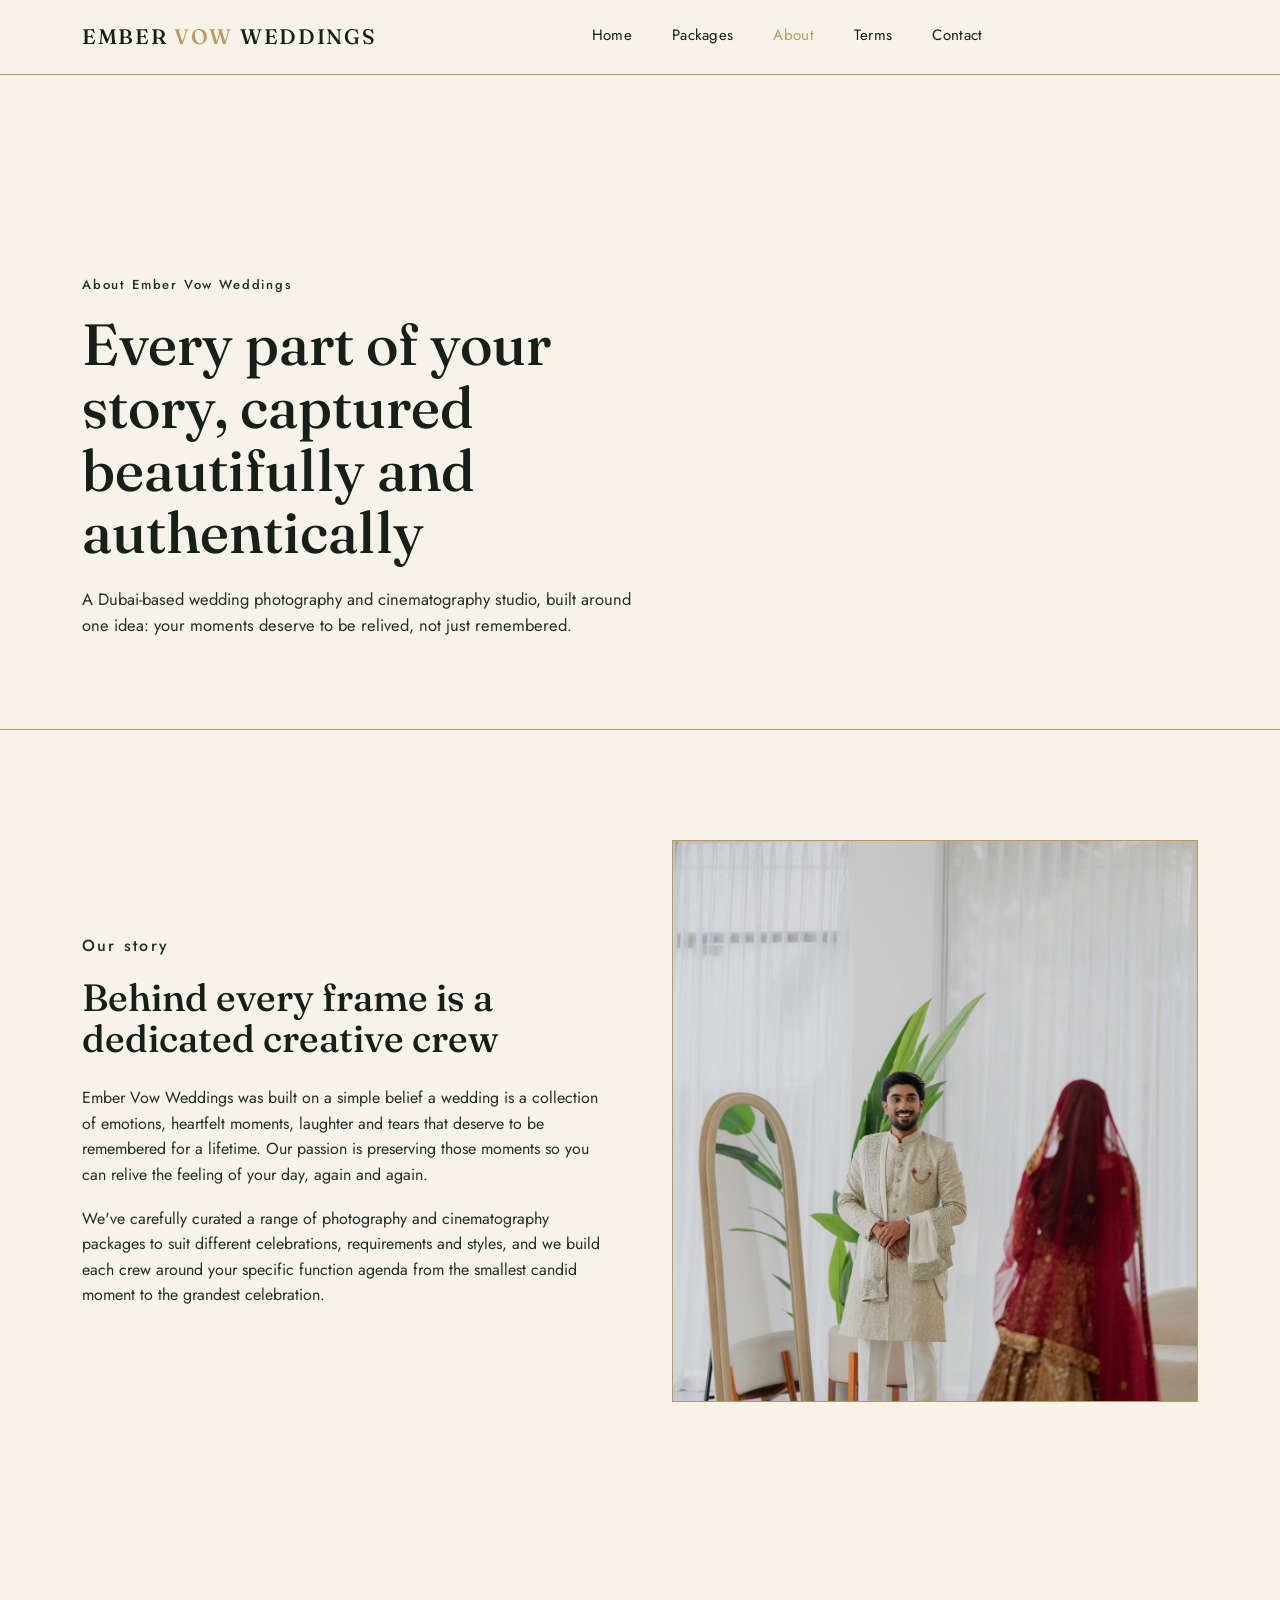
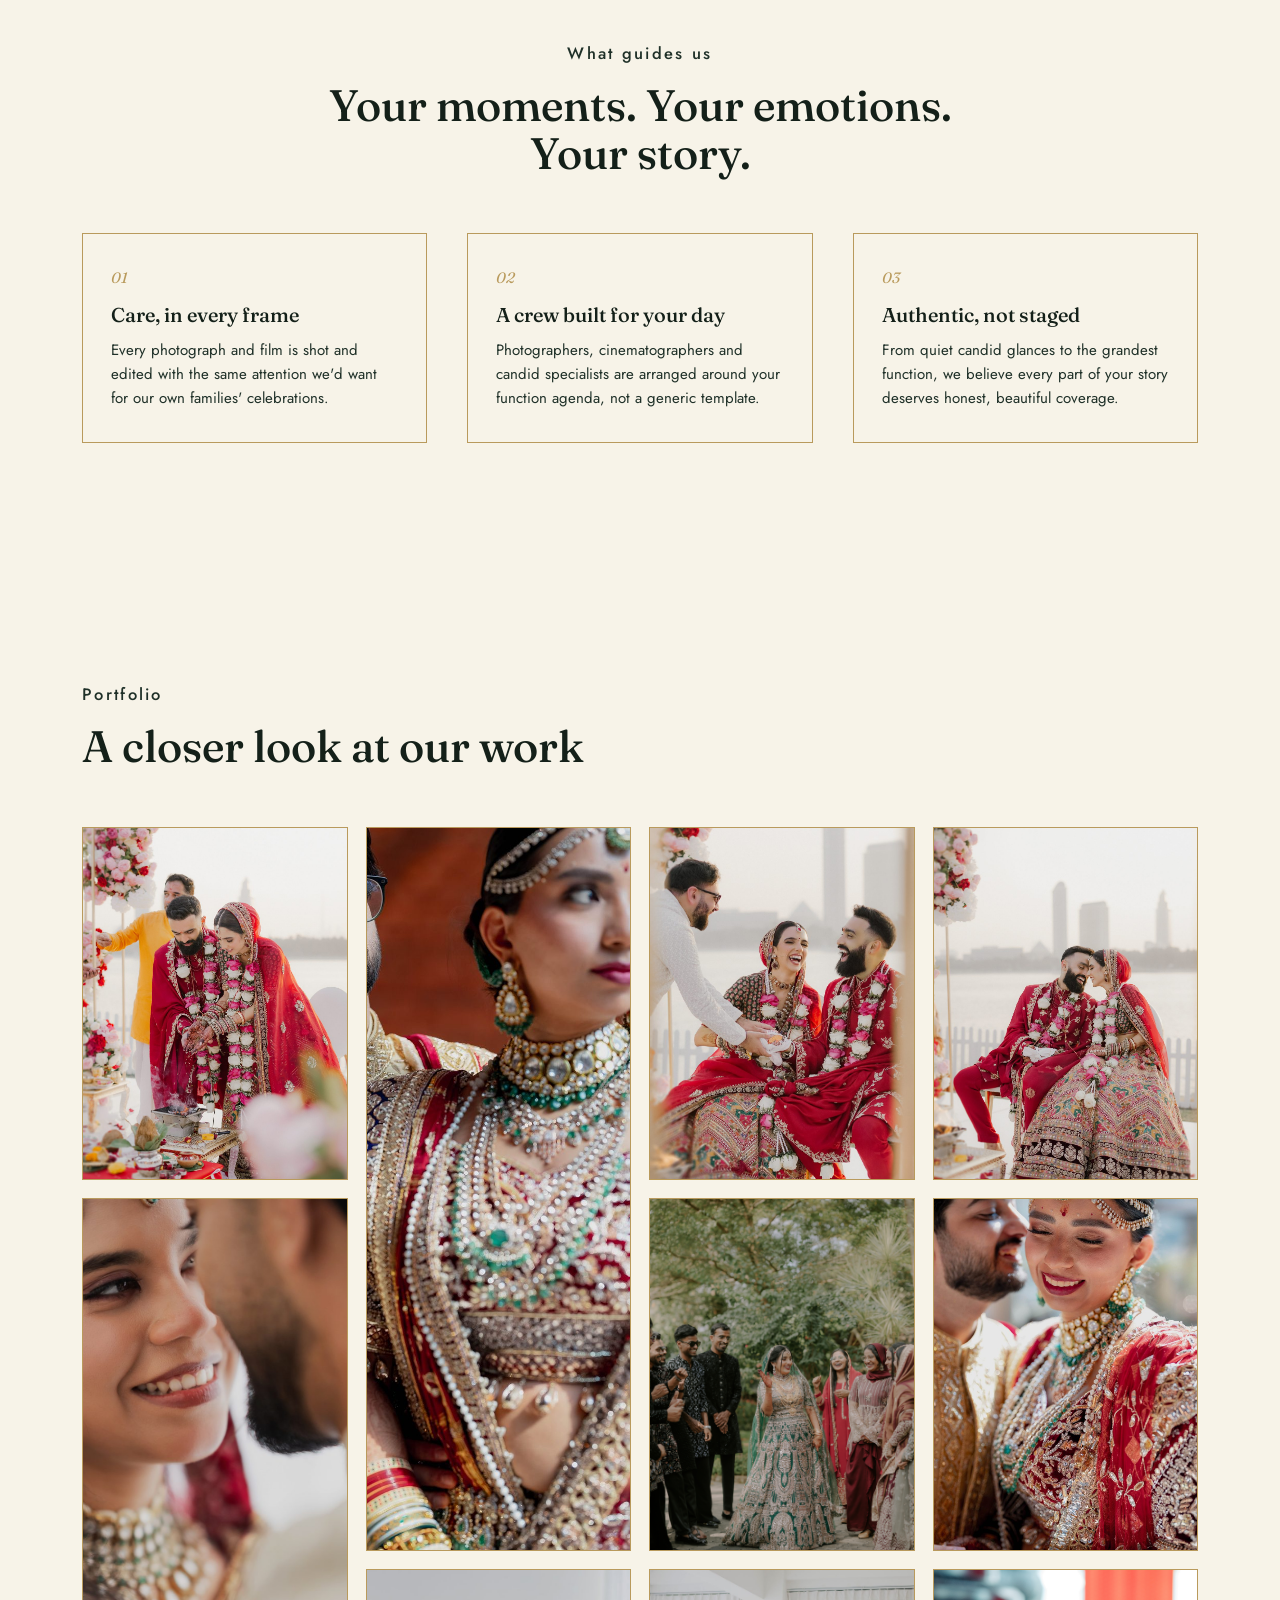
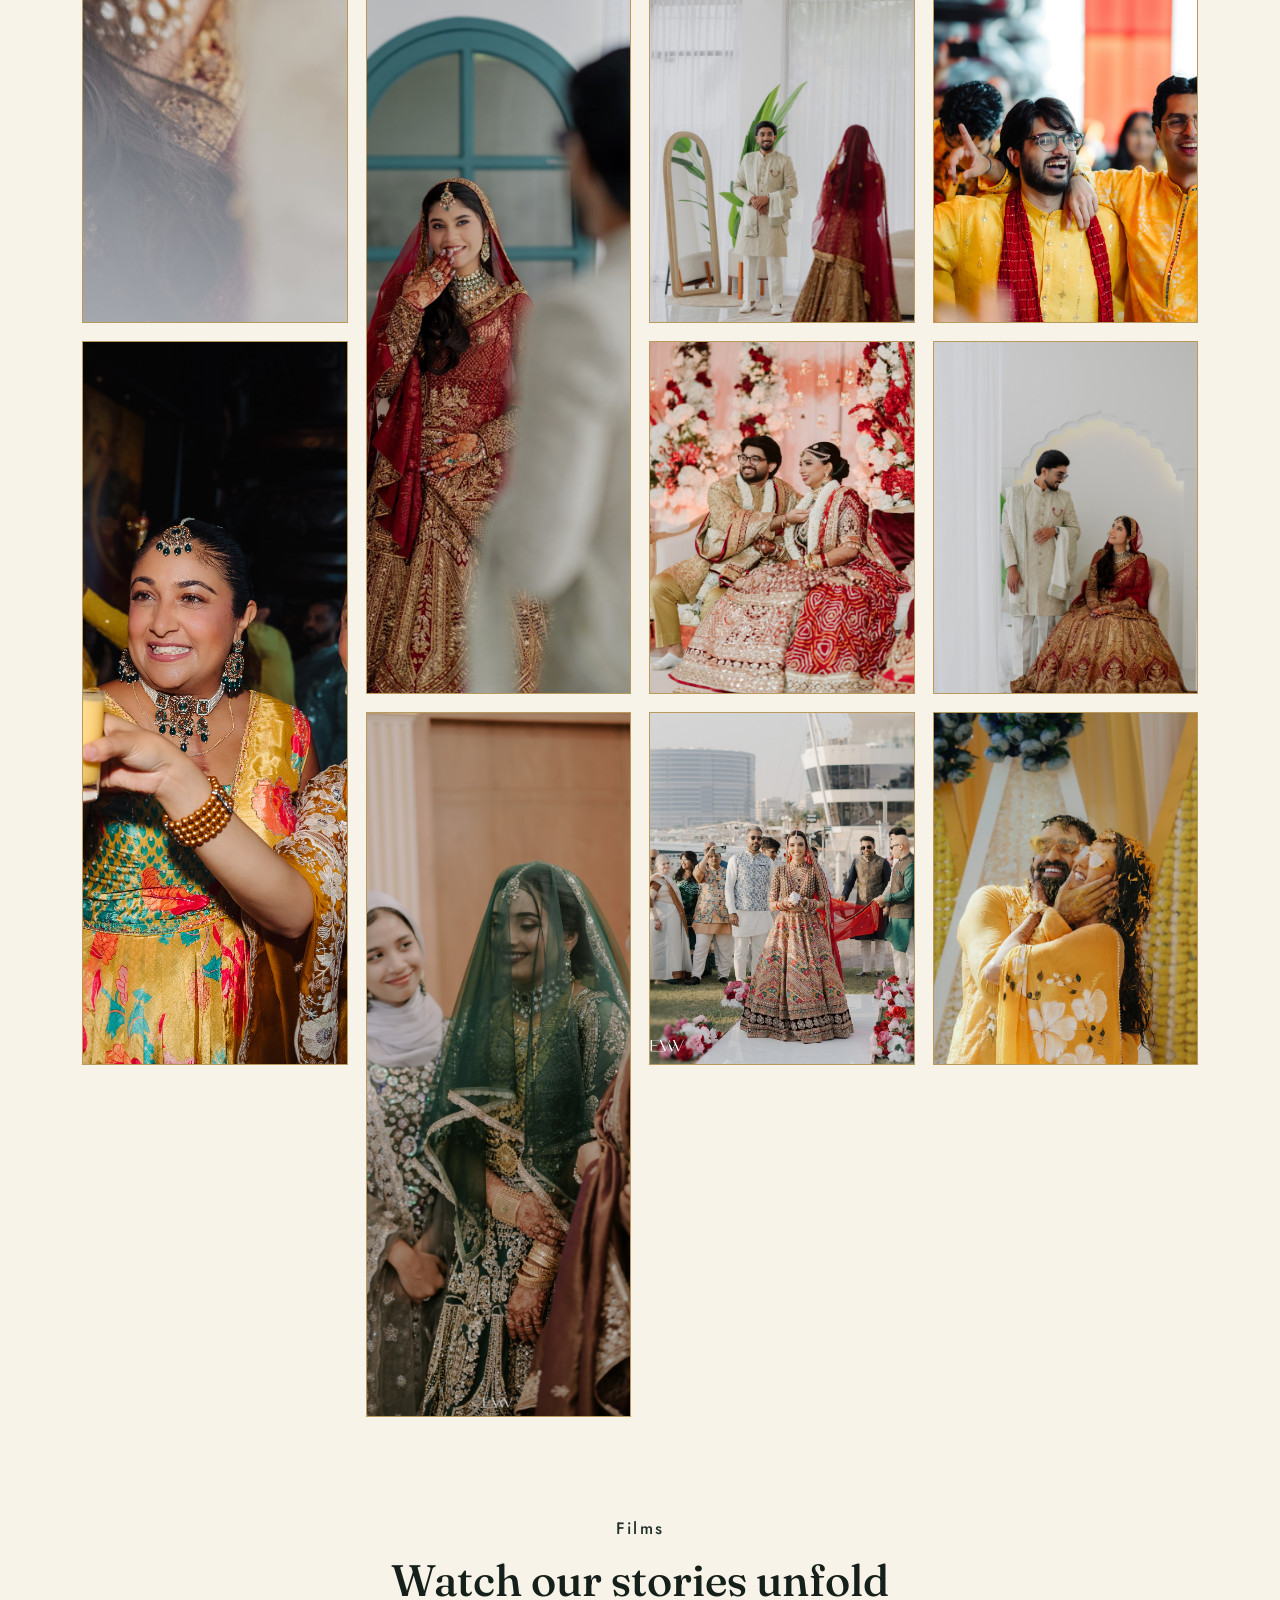
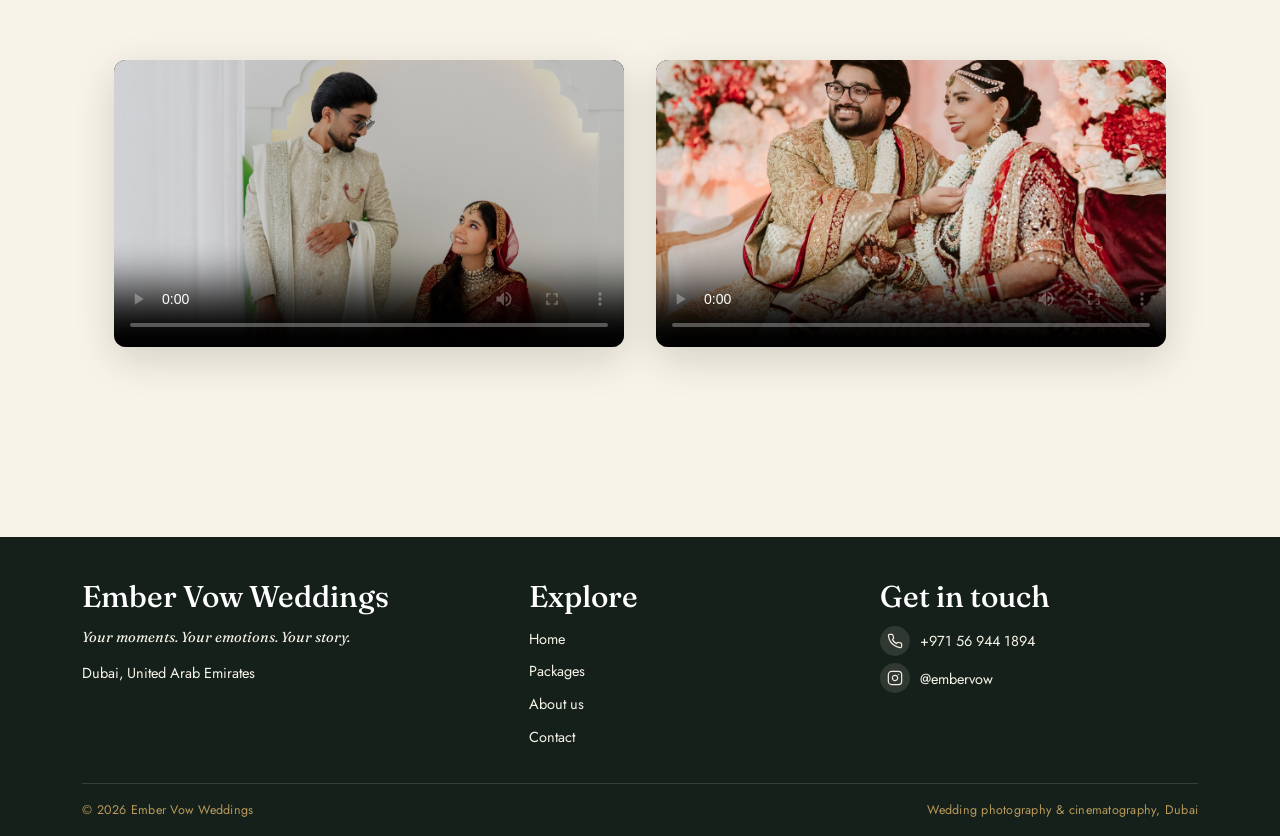
==== about.html @ 227c0f38 "Update website" ====
<!doctype html>
<html lang="en">
  <head>
    <meta charset="UTF-8" />
    <meta name="viewport" content="width=device-width, initial-scale=1.0" />
    <title>About Us  Ember Vow Weddings</title>
    <meta
      name="description"
      content="Ember Vow Weddings is a Dubai-based wedding photography and cinematography studio. Learn about our approach to capturing your story."
    />
    <link rel="stylesheet" href="assets/style.css" />
  </head>
  <body>
    <header class="site-header is-solid">
      <div class="wrap header-row">
        <a href="index.html" class="logo"
          >EMBER <span class="flame">VOW</span> WEDDINGS</a
        >
        <nav class="main-nav">
          <a href="index.html">Home</a>
          <a href="packages.html">Packages</a>
          <a href="about.html" class="active">About</a>
          <a href="terms.html">Terms</a>
          <a href="contact.html">Contact</a>
        </nav>
        <div class="header-cta">
          <!-- <a href="tel:+971569441894" class="header-phone">+971 56 944 1894</a>
          <a href="contact.html" class="btn">Enquire</a> -->
          <button
            class="nav-toggle"
            type="button"
            aria-label="Open navigation menu"
            aria-expanded="false"
          >
            <span></span><span></span><span></span>
          </button>
        </div>
      </div>
    </header>

    <section class="page-hero">
      <div class="wrap">
        <span class="eyebrow">About Ember Vow Weddings</span>
        <h1>
          Every part of your story, captured beautifully and authentically
        </h1>
        <p class="page-hero-sub">
          A Dubai-based wedding photography and cinematography studio, built
          around one idea: your moments deserve to be relived, not just
          remembered.
        </p>
      </div>
    </section>

    <section class="section-paper">
      <div class="wrap split reverse">
        <div class="split-media">
          <img
            src="assets/images/first-look-mirror.jpg"
            alt="Groom waiting as the bride approaches in the background"
          />
        </div>
        <div class="split-copy">
          <p class="eyebrow">Our story</p>
          <h2 class="story-heading">
            Behind every frame is a dedicated creative crew
          </h2>
          <p>
            Ember Vow Weddings was built on a simple belief  a wedding is a
            collection of emotions, heartfelt moments, laughter and tears that
            deserve to be remembered for a lifetime. Our passion is preserving
            those moments so you can relive the feeling of your day, again and
            again.
          </p>
          <p>
            We've carefully curated a range of photography and cinematography
            packages to suit different celebrations, requirements and styles,
            and we build each crew around your specific function agenda  from
            the smallest candid moment to the grandest celebration.
          </p>
        </div>
      </div>
    </section>

    <section class="section-cream">
      <div class="wrap">
        <div class="section-head center">
          <p class="eyebrow">What guides us</p>
          <h2>Your moments. Your emotions. Your story.</h2>
        </div>
        <div class="values">
          <div class="value">
            <span class="mark">01</span>
            <h3>Care, in every frame</h3>
            <p>
              Every photograph and film is shot and edited with the same
              attention we'd want for our own families' celebrations.
            </p>
          </div>
          <div class="value">
            <span class="mark">02</span>
            <h3>A crew built for your day</h3>
            <p>
              Photographers, cinematographers and candid specialists are
              arranged around your function agenda, not a generic template.
            </p>
          </div>
          <div class="value">
            <span class="mark">03</span>
            <h3>Authentic, not staged</h3>
            <p>
              From quiet candid glances to the grandest function, we believe
              every part of your story deserves honest, beautiful coverage.
            </p>
          </div>
        </div>
      </div>
    </section>

   

   
   
    <section class="section-cream">
      <div class="wrap">
        <div class="section-head">
          <p class="eyebrow">Portfolio</p>
          <h2>A closer look at our work</h2>
        </div>
        <div class="gallery">
          <a href="packages.html"
            ><img
              src="assets/images/haldi.jpg"
              alt="Haldi ceremony with turmeric being poured over the couple"
          /></a>
          <a href="packages.html" class="tall"
            ><img
              src="assets/images/closeup-2.jpg"
              alt="Groom looking at the bride, close portrait"
          /></a>
          <a href="packages.html"
            ><img
              src="assets/images/couple-laugh-red.jpg"
              alt="Couple laughing together during their ceremony"
          /></a>
          <a href="packages.html"
            ><img
              src="assets/images/groom-sitting.jpg"
              alt="Groom seated during a ceremony with the skyline behind"
          /></a>
          <a href="packages.html" class="tall"
            ><img
              src="assets/images/bride-laugh-closeup.jpg"
              alt="Bride laughing close to the groom, bridal jewellery detail"
          /></a>
          <a href="packages.html"
            ><img
              src="assets/images/image13.JPG"
              alt="Couple embracing beneath a floral mandap"
          /></a>



          <a href="packages.html"
            ><img
              src="assets/images/closeup-1.jpg"
              alt="Haldi ceremony with turmeric being poured over the couple"
          /></a>
          <a href="packages.html" class="tall"
            ><img
              src="assets/images/first-look-reveal.jpg"
              alt="Groom looking at the bride, close portrait"
          /></a>
          <a href="packages.html"
            ><img
              src="assets/images/first-look-mirror.jpg"
              alt="Couple laughing together during their ceremony"
          /></a>
          <a href="packages.html"
            ><img
              src="assets/images/image10.jpg"
              alt="Groom seated during a ceremony with the skyline behind"
          /></a>
          <a href="packages.html" class="tall"
            ><img
              src="assets/images/image9.JPG"
              alt="Bride laughing close to the groom, bridal jewellery detail"
          /></a>
          <a href="packages.html"
            ><img
              src="assets/images/mandap-garland.jpg"
              alt="Couple embracing beneath a floral mandap"
          /></a>

          <a href="packages.html"
            ><img
              src="assets/images/image14.jpeg"
              alt="Groom seated during a ceremony with the skyline behind"
          /></a>
          <a href="packages.html" class="tall"
            ><img
              src="assets/images/image15.JPG"
               alt="Couple embracing beneath a floral mandap"
          /></a>
          <a href="packages.html"
            ><img
              src="assets/images/image6.jpg"
              alt="Couple embracing beneath a floral mandap"
          /></a>
          <a href="packages.html"
            ><img
              src="assets/images/image12.jpg"
              alt="Couple embracing beneath a floral mandap"
          /></a>


        </div>
            <!-- ===== VIDEO SHOWCASE ===== -->
    <section class="video-section section-paper">
      <div class="wrap">
        <div class="section-head center">
          <p class="eyebrow">Films</p>
          <h2>Watch our stories unfold</h2>
        </div>

        <div class="video-grid">
          <!-- Video 1 -->
          <div class="video-item">
            <video
              controls
              preload="metadata"
              playsinline
              poster="assets/images/image14.jpeg"
            >
              <source src="assets/images/UWAIS&RIHLA-WEDDING FILM 3 .mp4" type="video/mp4" />
              Your browser does not support the video tag.
            </video>
          </div>

          <!-- Video 2 -->
          <div class="video-item">
            <video
              controls
              preload="metadata"
              playsinline
              poster="assets/images/mandap-garland.jpg"
            >
              <source src="assets/images/AMAR&TULSI-HIGHLIGHTS 4K 2_compressed .mp4" type="video/mp4" />
              Your browser does not support the video tag.
            </video>
          </div>
        </div>
      </div>
    </section>
      </div>
    </section>

    <!-- <section class="cta-banner">
  <div class="wrap">
    <h2>Based in Dubai, ready to travel for your celebration.</h2>
    <div class="actions">
      <a href="contact.html" class="btn btn-light">Get in touch</a>
      <a href="packages.html" class="btn" style="border-color:rgba(247,243,232,.5); color:#F7F3E8;">View packages</a>
    </div>
  </div>
</section> -->

   <footer class="site-footer">
  <div class="wrap">
    <div class="footer-grid">
      <div>
        <h4>Ember Vow Weddings</h4>
        <p class="footer-tagline">Your moments. Your emotions. Your story.</p>
        <p>Dubai, United Arab Emirates</p>
      </div>
      <div>
        <h4>Explore</h4>
        <ul class="footer-links">
          <li><a href="index.html">Home</a></li>
          <li><a href="packages.html">Packages</a></li>
          <li><a href="about.html">About us</a></li>
          <li><a href="contact.html">Contact</a></li>
        </ul>
      </div>
      <div>
        <h4>Get in touch</h4>
        <ul class="footer-links">
          <li>
            <a class="footer-contact-link" href="tel:+971569441894">
              <span class="footer-icon">
                <svg viewBox="0 0 24 24" fill="none" stroke="currentColor" stroke-width="1.8" stroke-linecap="round" stroke-linejoin="round" aria-hidden="true">
                  <path d="M22 16.92v3a2 2 0 0 1-2.18 2 19.79 19.79 0 0 1-8.63-3.07 19.5 19.5 0 0 1-6-6 19.79 19.79 0 0 1-3.07-8.67A2 2 0 0 1 4.11 2h3a2 2 0 0 1 2 1.72c.13.96.36 1.9.7 2.81a2 2 0 0 1-.45 2.11L8.09 9.91a16 16 0 0 0 6 6l1.27-1.27a2 2 0 0 1 2.11-.45c.91.34 1.85.57 2.81.7A2 2 0 0 1 22 16.92z"/>
                </svg>
              </span>
              <span>+971 56 944 1894</span>
            </a>
          </li>
          <li>
            <a class="footer-contact-link" href="https://www.instagram.com/embervow" target="_blank" rel="noopener">
              <span class="footer-icon instagram-icon">
                <svg viewBox="0 0 24 24" fill="none" stroke="currentColor" stroke-width="1.8" stroke-linecap="round" stroke-linejoin="round" aria-hidden="true">
                  <rect x="2" y="2" width="20" height="20" rx="5" ry="5"/>
                  <path d="M16 11.37A4 4 0 1 1 12.63 8 4 4 0 0 1 16 11.37z"/>
                  <line x1="17.5" y1="6.5" x2="17.51" y2="6.5"/>
                </svg>
              </span>
              <span>@embervow</span>
            </a>
          </li>
        </ul>
      </div>
    </div>
    <div class="footer-bottom">
      <span>&copy; <span id="year"></span> Ember Vow Weddings</span>
      <span>Wedding photography &amp; cinematography, Dubai</span>
    </div>
  </div>
</footer>

    <script src="assets/script.js"></script>
  </body>
</html>
---- assets/style.css ----
/* ============================================================
   EMBER VOW WEDDINGS — shared stylesheet
   ============================================================ */

@import url('https://fonts.googleapis.com/css2?family=Fraunces:ital,opsz,wght@0,9..144,300;0,9..144,400;0,9..144,500;0,9..144,600;1,9..144,400;1,9..144,500&family=Jost:wght@300;400;500;600&display=swap');

:root{
  --forest:       #1F3028;
  --ivory:        #F7F3E8;
  --gold:         #B99A5C;
  --dark-green:   #142019;
  --cream:        var(--ivory);
  --cream-deep:   var(--ivory);
  --ink:          var(--dark-green);
  --olive:        var(--forest);
  --olive-deep:   var(--dark-green);
  --olive-line:   var(--gold);
  --ember:        var(--gold);
  --ember-deep:   var(--gold);
  --paper:        var(--ivory);
  --max: 1180px;
}

*, *::before, *::after{ box-sizing: border-box; }

html{ scroll-behavior: smooth; }

body{
  margin:0;
  background: var(--cream);
  color: var(--ink);
  font-family: 'Jost', sans-serif;
  font-weight: 400;
  line-height: 1.6;
  -webkit-font-smoothing: antialiased;
}
body:not(.non-responsive){
  overflow-x:hidden;
}

img{ max-width:100%; display:block; }

a{ color: inherit; text-decoration:none; }

h1,h2,h3,h4{
  font-family: 'Fraunces', serif;
  font-weight: 500;
  line-height: 1.08;
  margin: 0;
  color: var(--ink);
}
h5,h6{
  font-family: 'Fraunces', serif;
  font-weight: 300;
  line-height: 1.08;
  margin: 0;
  color: var(--ink);
}

.serif-italic{ font-style: italic; font-weight: 400; }

p{ margin: 0; }

.wrap{
  max-width: var(--max);
  margin: 0 auto;
  padding: 0 32px;
}

.eyebrow{
  font-family: 'Jost', sans-serif;
  font-size: 13px;
  letter-spacing: 0.14em;
  color: var(--olive);
  font-weight: 500;
}

.rule{
  height: 1px;
  background: var(--olive-line);
  border: none;
  width: 100%;
}

.btn{
  display: inline-flex;
  align-items: center;
  gap: 10px;
  padding: 15px 34px;
  border: 1px solid var(--ink);
  color: var(--ink);
  font-family: 'Jost', sans-serif;
  font-size: 14.5px;
  letter-spacing: 0.04em;
  background: transparent;
  transition: background .35s ease, color .35s ease, border-color .35s ease;
  cursor: pointer;
}
.btn:hover{ background: var(--ink); color: var(--paper); }

.btn-light{
  border-color: rgba(247,243,232,.75);
  color: var(--ivory);
}
.btn-light:hover{ background:var(--ivory); color: var(--dark-green); }
.btn-outline-light{ border-color:rgba(247,243,232,.5); color:var(--ivory); }

.btn-solid{
  background: var(--forest);
  border-color: var(--forest);
  color: var(--ivory);
}
.btn-solid:hover{ background: var(--dark-green); border-color: var(--dark-green); color:var(--ivory); }

/* ---------------- header ---------------- */
.site-header{
  position: absolute;
  top:0; left:0; right:0;
  z-index: 50;
  padding: 30px 0;
}
.site-header.is-solid{
  position: sticky;
  background: var(--cream);
  border-bottom: 1px solid var(--olive-line);
  padding: 20px 0;
}
.header-row{
  display:flex;
  align-items:center;
  justify-content: space-between;
}
.logo{
  font-family:'Fraunces', serif;
  font-size: 21px;
  letter-spacing: 0.08em;
  font-weight: 500;
}
.logo .flame{ color: var(--ember); }
.site-header.on-dark .logo{ color: var(--ivory); }

.main-nav{
  display:flex;
  gap: 40px;
  align-items:center;
}
.main-nav a{
  font-size: 15px;
  letter-spacing: 0.02em;
  position: relative;
  padding-bottom: 4px;
}
.site-header.on-dark .main-nav a{ color: var(--ivory); }
.main-nav a.active{ color: var(--ember); }
.site-header.on-dark .main-nav a.active{ color: var(--gold); }
.main-nav a::after{
  content:"";
  position:absolute;
  left:0; right:100%;
  bottom:0;
  height:1px;
  background: currentColor;
  transition: right .3s ease;
}
.main-nav a:hover::after{ right:0; }

.header-cta{ display:flex; align-items:center; gap:22px; }
.header-phone{
  font-size: 14px;
  letter-spacing: 0.02em;
}
.site-header.on-dark .header-phone{ color:var(--ivory); }

.nav-toggle{
  display:none;
  flex-direction:column;
  gap:5px;
  background:none;
  border:none;
  cursor:pointer;
  padding: 6px;
}
.nav-toggle span{
  width: 26px; height: 1px;
  background: var(--ink);
}
.site-header.on-dark .nav-toggle span{ background:#fff; }

/* ---------------- footer ---------------- */
.site-footer{
  background: var(--olive-deep);
  color: var(--ivory);
  padding: 44px 0 0;
}
.footer-grid{
  display:grid;
  grid-template-columns: 1.3fr 1fr 1fr;
  align-items:start;
  gap: 34px;
  padding-bottom: 34px;
}
.footer-grid h4{
  color:#fff;
  font-size: 30px;
  margin-bottom: 12px;
}
.footer-grid p, .footer-grid a{
  color: var(--ivory);
  font-size: 14.5px;
}
.footer-links{ list-style:none; margin:0; padding:0; display:flex; flex-direction:column; gap:7px; }
.footer-links a:hover{ color:#fff; }
.footer-bottom{
  border-top: 1px solid rgba(255,255,255,.14);
  padding: 16px 0;
  display:flex;
  justify-content:space-between;
  align-items:center;
  gap: 12px 24px;
  flex-wrap:wrap;
  font-size: 12.5px;
  color: var(--gold);
  letter-spacing: .02em;
}
.footer-tagline{ font-family:'Fraunces', serif; font-style: italic; font-size: 19px; color:var(--ivory); margin: 10px 0 12px; max-width: 320px; }

/* ---------------- hero (home) ---------------- */
.hero{
  position: relative;
  min-height: 100vh;
  display:flex;
  align-items:flex-end;
  overflow:hidden;
}
.hero-media{
  position:absolute; inset:0;
  background-size: cover;
  background-position: center 22%;
}
.hero-media::after{
  content:"";
  position:absolute; inset:0;
  background: linear-gradient(180deg, rgba(20,18,12,.28) 0%, rgba(20,18,12,.18) 40%, rgba(20,18,12,.78) 100%);
}
.hero-inner{
  position:relative;
  z-index: 2;
  width:100%;
  padding-bottom: 96px;
  color:#fff;
  opacity:0;
  transform: translateY(16px);
  animation: rise 1.1s ease .25s forwards;
}
@keyframes rise{ to{ opacity:1; transform:none; } }

.hero-eyebrow{
  font-size: 13px;
  letter-spacing: 0.22em;
  color: var(--gold);
  margin-bottom: 22px;
}
.hero-eyebrow1{
  font-size: 13px;
  letter-spacing: 0.22em;
  color:#fff;
  margin-bottom: 22px;
}
.hero h1{
  color:#fff;
  font-size: clamp(42px, 6vw, 78px);
  max-width: 820px;
  font-weight: 400;
}
.hero-sub{
  margin-top: 26px;
  max-width: 480px;
  font-size: 17px;
  color: var(--ivory);
}
.hero-actions{
  margin-top: 42px;
  display:flex;
  gap: 18px;
  flex-wrap: wrap;
}

/* ---------------- generic page hero (inner pages) ---------------- */
.page-hero{
  padding: 200px 0 90px;
  background: var(--cream-deep);
  border-bottom: 1px solid var(--olive-line);
}
.page-hero h1{ font-size: clamp(38px, 5vw, 58px); max-width: 620px; }
.page-hero .eyebrow{ margin-bottom: 18px; display:block; }
.page-hero-sub{ max-width: 560px; margin-top: 22px; font-size: 16.5px; color:var(--forest); }

/* ---------------- sections ---------------- */
section{ padding: 110px 0; }
.section-tight{ padding: 80px 0; }
.section-cream{ background: var(--cream); }
.section-paper{ background: var(--paper); }
.section-deep{ background: var(--dark-green); color:var(--ivory); }
.section-deep h2{ color:#fff; }

.section-head{
  max-width: 640px;
  margin-bottom: 56px;
}
.section-head .eyebrow{ display:block; margin-bottom: 16px; }
.section-head h2{ font-size: clamp(30px, 3.6vw, 44px); }
.section-head p{ margin-top: 18px; font-size: 16.5px; color:var(--forest); }
.section-deep .section-head p{ color: var(--ivory); }
.center{ text-align:center; margin-left:auto; margin-right:auto; }

/* ---------------- intro / story split ---------------- */
.split{
  display:grid;
  grid-template-columns: 1fr 1fr;
  gap: 64px;
  align-items:center;
}
.split.reverse .split-media{ order:2; }
.split-media img{ width:100%; height: 560px; object-fit:cover; border: 1px solid var(--olive-line); }
.split-media{ overflow:hidden; border:1px solid var(--olive-line); background:var(--paper); transition: transform .35s ease, box-shadow .35s ease, border-color .35s ease; }
.split-media:hover{ transform:translateY(-6px); border-color:var(--gold); box-shadow:0 16px 30px rgba(20,32,25,.12); }
.split-media img{ border:none; transition:transform .7s cubic-bezier(.2,.7,.2,1); }
.split-media:hover img{ transform:scale(1.035); }
.split-copy p{ margin-bottom: 18px; font-size: 16px; color:var(--forest); }
.split-copy p:last-child{ margin-bottom:0; }
.story-heading{ font-size:clamp(28px,3.4vw,38px); margin:18px 0 26px; }

/* ---------------- pillars ---------------- */
.pillars{
  display:grid;
  grid-template-columns: repeat(3, 1fr);
  gap: 18px;
}
.pillar{
  background: var(--cream);
  padding: 46px 38px;
  border:1px solid var(--olive-line);
  transition: transform .35s ease, box-shadow .35s ease, border-color .35s ease;
}
.pillar:hover{
  transform:translateY(-7px);
  border-color:var(--ember);
  box-shadow:0 16px 30px rgba(20,32,25,.12);
}
.pillar-num{
  font-family:'Fraunces', serif;
  font-style: italic;
  font-size: 15px;
  color: var(--ember);
  margin-bottom: 22px;
  display:block;
}
.pillar h3{ font-size: 23px; margin-bottom: 14px; }
.pillar p{ font-size: 15px; color:var(--forest); }

/* ---------------- portfolio grid ---------------- */
.gallery{
  display:grid;
  grid-template-columns: repeat(4, 1fr);
  gap: 18px;
}
.gallery a{
  display:block;
  overflow:hidden;
  border: 1px solid var(--olive-line);
  background:var(--paper);
  transition: transform .35s ease, box-shadow .35s ease, border-color .35s ease;
}
.gallery a:hover{ transform:translateY(-5px); border-color:var(--gold); box-shadow:0 14px 26px rgba(20,32,25,.14); }
.gallery img{
  width:100%; height:100%;
  object-fit:cover;
  aspect-ratio: 3/4;
  transition: transform .7s cubic-bezier(.2,.7,.2,1);
}
.gallery a:hover img{ transform: scale(1.045); }
.gallery a:focus-visible, .pkg-teaser:focus-within{ outline:2px solid var(--ember); outline-offset:4px; }
.gallery .tall{ grid-row: span 2; }
.gallery .tall img{ aspect-ratio: 3/8; }

/* ---------------- packages teaser (home) ---------------- */
.pkg-row{
  display:grid;
  grid-template-columns: repeat(3, 1fr);
  gap: 28px;
}
.pkg-teaser{
  border: 1px solid var(--olive-line);
  background: var(--paper);
  padding: 40px 34px;
  transition: transform .35s ease, box-shadow .35s ease, border-color .35s ease;
}
.pkg-teaser:hover{
  transform:translateY(-7px);
  border-color:var(--ember);
  box-shadow:0 16px 30px rgba(20,32,25,.12);
}
.pkg-teaser.is-featured{
  background:var(--olive-deep);
  border-color:var(--olive-deep);
  color:var(--ivory);
  transform:translateY(-10px);
}
.pkg-teaser.is-featured:hover{ border-color:var(--gold); box-shadow:0 20px 34px rgba(20,32,25,.2); }
.pkg-teaser.is-featured .name,
.pkg-teaser.is-featured li{ color:#fff; }
.pkg-teaser.is-featured .price{ color:var(--gold); }

.pkg-teaser.is-featured li{ border-top-color:rgba(255,255,255,.15); }
.pkg-teaser.is-featured a{ color:var(--gold); border-color:var(--gold); }
.pkg-teaser.is-featured a:hover{ color:#fff; border-color:#fff; }
.pkg-teaser .name{ font-family:'Fraunces', serif; font-size: 24px; margin-bottom: 6px; }
.pkg-teaser .price{ color: var(--ember-deep); font-size: 15px; letter-spacing: .02em; margin-bottom: 22px; display:block; }
.pkg-teaser ul {
    list-style: none;
    margin: 0 0 26px;
    padding: 0;
}

.pkg-teaser li {
  
    font-size: 14.5px;
    color: var(--forest);
    padding: 10px 0;
    border-top: 1px solid var(--cream-deep);
}


.pkg-teaser li:first-child{ border-top:none; }
.pkg-teaser a{ font-size: 14px; letter-spacing:.03em; color: var(--olive); border-bottom: 1px solid var(--olive); padding-bottom: 3px; }
.pkg-teaser a:hover{ color: var(--olive-deep); border-color: var(--olive-deep); }

/* ---------------- reviews ---------------- */
.reviews-section{ border-top:1px solid var(--cream-deep); }
.reviews-grid{ display:grid; grid-template-columns:repeat(3,1fr); gap:22px; }
.review-card{
  padding:34px 30px 30px;
  background:var(--paper);
  border:1px solid var(--olive-line);
  min-height:280px;
  display:flex;
  flex-direction:column;
  transition:transform .35s ease, box-shadow .35s ease, border-color .35s ease;
}
.review-card:hover{ transform:translateY(-7px); border-color:var(--gold); box-shadow:0 16px 30px rgba(20,32,25,.12); }
.featured-review{ background:var(--dark-green); border-color:var(--dark-green); color:var(--ivory); }
.review-topline{ display:flex; justify-content:space-between; align-items:center; margin-bottom:28px; }
.review-stars{ color:var(--ember); font-size:13px; letter-spacing:.08em; }
.featured-review .review-stars{ color:var(--gold); }
.review-mark{ color:var(--olive-line); font-family:'Fraunces',serif; font-style:italic; font-size:15px; }
.review-card blockquote{ margin:0; font-family:'Fraunces',serif; font-size:20px; line-height:1.35; color:var(--ink); }
.featured-review blockquote{ color:#fff; }
.review-card cite{ margin-top:auto; padding-top:26px; font-style:normal; font-size:14px; color:var(--olive); }
.review-card cite span{ color:#8a8777; margin-left:8px; }
.featured-review cite{ color:var(--gold); }
.featured-review cite span{ color:#cfcbb5; }

/* ---------------- packages page ---------------- */
.pkg-full-row{
  display:grid;
  grid-template-columns: repeat(3, 1fr);
  gap: 22px;
}
.pkg-full{
  background: var(--paper);
  padding: 48px 38px;
  border: 1px solid var(--gold);
  display:flex;
  flex-direction:column;
  transition:transform .35s ease, background .35s ease, box-shadow .35s ease, border-color .35s ease;
}
.pkg-full:hover{ transform:translateY(-7px); border-color:var(--gold); box-shadow:0 16px 30px rgba(20,32,25,.16); }
.pkg-full.is-feature{ background: var(--dark-green); color:var(--ivory); border-color:var(--dark-green); }
.pkg-full .name{ font-size: 27px; margin-bottom: 4px; }
.pkg-full.is-feature .name{ color:var(--ivory); }
.pkg-full .price-line{ display:flex; align-items:baseline; gap:8px; margin: 18px 0 30px; }
.pkg-full .price{ font-family:'Fraunces', serif; font-size: 42px; }
.pkg-full .price-unit{ font-size: 14px; color:var(--forest); }
.pkg-full.is-feature .price-unit{ color:var(--gold); }
.pkg-full ul{ list-style:none; margin:0 0 32px; padding:0; flex-grow:1; }
.pkg-full li{
  font-size: 14.5px;
  padding: 12px 0;
  border-top: 1px solid var(--gold);
  color:var(--forest);
}
.pkg-full.is-feature li{ border-top: 1px solid rgba(247,243,232,.18); color:var(--ivory); }
.pkg-full li:first-child{ border-top:none; }
.pkg-note{
  margin-top: 30px;
  font-size: 14px;
  color:var(--forest);
  max-width: 720px;
  font-style: italic;
  font-family:'Fraunces', serif;
}

/* add-ons */
.addon-list{
  display:grid;
  grid-template-columns: repeat(3, 1fr);
  gap: 22px;
}
.addon{
  border: 1px solid var(--olive-line);
  padding: 30px 28px;
  background: var(--cream);
}
.addon .name{ font-size: 18px; margin-bottom: 8px; font-family:'Fraunces', serif; }
.addon .price{ color: var(--ember-deep); font-size: 15px; }

/* delivery + terms */
.info-row{ display:grid; grid-template-columns: 1fr 1fr; gap: 60px; }
.terms-list{ list-style:none; margin:20px 0 0; padding:0; }
.terms-list li{
  font-size: 14.5px;
  color:var(--forest);
  padding: 16px 0;
  border-top: 1px solid var(--olive-line);
  padding-left: 26px;
  position:relative;
}
.terms-list li:first-child{ border-top: 1px solid var(--olive-line); }
.terms-list li::before{
  content:"";
  position:absolute; left:0; top: 22px;
  width:6px; height:1px;
  background: var(--ember);
}

/* ---------------- about page ---------------- */
.values{
  display:grid;
  grid-template-columns: repeat(3,1fr);
  gap: 40px;
}
.value{
  padding:32px 28px;
  border:1px solid var(--gold);
  background:var(--paper);
  transition:transform .35s ease, box-shadow .35s ease, border-color .35s ease;
}
.value:hover{
  transform:translateY(-6px);
  border-color:var(--forest);
  box-shadow:0 14px 26px rgba(20,32,25,.12);
}
.value h3{ font-size: 20px; margin-bottom: 12px; }
.value p{ font-size: 15px; color:var(--forest); }
.value .mark{ font-family:'Fraunces', serif; font-style:italic; color:var(--ember); font-size:15px; margin-bottom:14px; display:block; }

.quote-block{
  padding: 90px 0;
  text-align:center;
}
.quote-block blockquote{
  font-family:'Fraunces', serif;
  font-style: italic;
  font-weight: 400;
  font-size: clamp(24px, 3.2vw, 36px);
  max-width: 760px;
  margin: 0 auto;
  line-height: 1.4;
}
.quote-block cite{ display:block; margin-top: 26px; font-style:normal; font-family:'Jost'; font-size:14px; letter-spacing:.06em; color:var(--olive); }

/* ---------------- photographer + team ---------------- */
.photographer-section{ background:var(--dark-green); color:var(--ivory); }
.photographer-grid{ display:grid; grid-template-columns:1fr 1fr; gap:24px; align-items:stretch; }
.photographer-image{ min-height:480px; overflow:hidden; border:1px solid rgba(185,154,92,.35); border-radius:20px; }
.photographer-image img{ width:100%; height:100%; object-fit:cover; transition:transform .7s ease; }
.photographer-image:hover img{ transform:scale(1.035); }
.photographer-copy{ padding:56px 54px; border:1px solid rgba(185,154,92,.35); border-radius:20px; background:linear-gradient(145deg, rgba(31,48,40,.72), rgba(20,32,25,.96)); display:flex; flex-direction:column; justify-content:center; }
.photographer-copy .eyebrow{ color:var(--gold); }
.photographer-copy h2{ color:var(--ivory); font-size:clamp(32px,4vw,52px); max-width:500px; margin:18px 0 24px; }
.photographer-copy > p:not(.eyebrow){ color:rgba(247,243,232,.72); max-width:510px; font-size:15.5px; margin-bottom:16px; }
.photographer-stats{ border-top:1px solid rgba(185,154,92,.28); margin-top:22px; padding-top:24px; display:grid; grid-template-columns:repeat(3,1fr); gap:18px; }
.photographer-stats strong{ display:block; color:var(--ivory); font-family:'Fraunces',serif; font-size:25px; font-weight:500; }
.photographer-stats span{ display:block; color:var(--gold); font-size:11px; letter-spacing:.05em; margin-top:2px; }
.team-grid{ display:grid; grid-template-columns:repeat(4,1fr); gap:18px; }
.team-card{ background:var(--paper); border:1px solid var(--gold); border-radius:12px; overflow:hidden; transition:transform .35s ease, box-shadow .35s ease, border-color .35s ease; }
.team-card:hover{ transform:translateY(-7px); border-color:var(--forest); box-shadow:0 16px 30px rgba(20,32,25,.14); }
.team-image{ aspect-ratio:4/4.5; overflow:hidden; background:var(--cream-deep); }
.team-image img{ width:100%; height:100%; object-fit:cover; transition:transform .7s ease; }
.team-card:hover .team-image img{ transform:scale(1.05); }
.team-copy{ padding:22px 20px 24px; }
.team-role{ color:var(--gold); font-size:11px; letter-spacing:.11em; text-transform:uppercase; }
.team-copy h3{ font-size:23px; margin:9px 0 10px; }
.team-copy p{ color:var(--forest); font-size:14px; line-height:1.55; }

/* ---------------- terms cards ---------------- */
.terms-layout{ display:grid; grid-template-columns:1fr .85fr; gap:24px; align-items:stretch; }
.terms-intro, .terms-card, .terms-article{ border:1px solid var(--gold); background:var(--paper); border-radius:10px; }
.terms-intro{ padding:42px; }
.terms-intro h2{ font-size:clamp(28px,3vw,40px); margin:16px 0 22px; }
.terms-intro > p:last-child{ color:var(--forest); max-width:580px; }
.terms-card{ padding:34px; background:var(--dark-green); color:var(--ivory); }
.terms-card .eyebrow{ color:var(--gold); }
.terms-card ul{ list-style:none; margin:22px 0 0; padding:0; }
.terms-card li{ padding:14px 0 14px 20px; border-top:1px solid rgba(247,243,232,.16); color:rgba(247,243,232,.8); position:relative; }
.terms-card li::before{  position:absolute; left:0; color:var(--gold); }
.terms-stack{ display:grid; grid-template-columns:repeat(2,1fr); gap:18px; }
.terms-article{ padding:30px; transition:transform .35s ease, box-shadow .35s ease, border-color .35s ease; }
.terms-article:hover{ transform:translateY(-5px); border-color:var(--forest); box-shadow:0 14px 26px rgba(20,32,25,.1); }
.terms-article h3{ font-size:22px; margin-bottom:14px; }
.terms-article p{ color:var(--forest); font-size:15px; }

/* ---------------- contact page ---------------- */
.contact-grid{
  display:grid;
  grid-template-columns: 1fr 1fr;
  gap: 70px;
}
.contact-detail{ margin-bottom: 30px; }
.contact-detail .label{ font-size: 13px; letter-spacing:.1em; color: var(--olive); margin-bottom: 8px; display:block; }
.contact-detail .value{ font-size: 19px; font-family:'Fraunces', serif; }
.contact-detail a.value:hover{ color: var(--ember); }

.field{ margin-bottom: 22px; }
.field label{ display:block; font-size: 13.5px; letter-spacing:.03em; margin-bottom: 9px; color:var(--forest); }
.field input, .field select, .field textarea{
  width:100%;
  border: none;
  border-bottom: 1px solid var(--olive-line);
  background: transparent;
  padding: 12px 2px;
  font-family:'Jost', sans-serif;
  font-size: 15.5px;
  color: var(--ink);
}
.field input:focus, .field select:focus, .field textarea:focus{
  outline:none;
  border-bottom-color: var(--ember);
}
.field textarea{ resize: vertical; min-height: 110px; }
.form-note{ font-size: 13.5px; color:var(--forest); margin-top: 22px; }

/* cta banner */
.cta-banner{
  background: var(--olive-deep);
  padding: 90px 0;
  text-align:center;
}
.cta-banner h2{ color:#fff; font-size: clamp(30px,4vw,46px); max-width:640px; margin:0 auto 30px; }

.cta-banner .actions{ display:flex; justify-content:center; gap:18px; flex-wrap:wrap; }

/* ============================================================
   RESPONSIVE FIXES (Mobile & Tablet)
   ============================================================ */

/* -------- Tablet (max-width: 980px) -------- */
@media (max-width: 980px){
  body:not(.non-responsive) .split,
  body:not(.non-responsive) .info-row,
  body:not(.non-responsive) .contact-grid{ grid-template-columns: 1fr; gap: 40px; }
  body:not(.non-responsive) .photographer-grid{ grid-template-columns:1fr; }
  body:not(.non-responsive) .photographer-image{ min-height:420px; max-height:560px; }
  body:not(.non-responsive) .team-grid{ grid-template-columns:repeat(2,1fr); }
  body:not(.non-responsive) .terms-layout{ grid-template-columns:1fr; }
  body:not(.non-responsive) .split.reverse .split-media{ order: initial; }
  /* FIX: Image full view */
  body:not(.non-responsive) .split-media img{ 
    height: auto !important; 
    max-height: 500px; 
    object-fit: contain !important; 
    background: transparent;
  }
  body:not(.non-responsive) .pillars{ grid-template-columns: 1fr; }
  body:not(.non-responsive) .pkg-row,
  body:not(.non-responsive) .pkg-full-row{ grid-template-columns: 1fr; }
  body:not(.non-responsive) .pkg-full{ border:1px solid var(--gold); }
  body:not(.non-responsive) .addon-list{ grid-template-columns: 1fr; }
  body:not(.non-responsive) .values{ grid-template-columns: 1fr; gap: 34px; }
  body:not(.non-responsive) .reviews-grid{ grid-template-columns: repeat(2, 1fr); }
  body:not(.non-responsive) .gallery{ grid-template-columns: repeat(2, 1fr); }
  body:not(.non-responsive) .gallery .tall{ grid-row: span 1; }
  /* FIX: Gallery image full view */
  body:not(.non-responsive) .gallery .tall img{ 
    aspect-ratio: auto !important; 
    height: auto !important; 
    max-height: 400px;
    object-fit: contain !important;
  }
  body:not(.non-responsive) .footer-grid{ grid-template-columns: 1fr; gap: 24px; }
}

/* -------- Mobile (max-width: 760px) -------- */
@media (max-width: 760px){
  body:not(.non-responsive) .main-nav,
  body:not(.non-responsive) .header-cta .header-phone{ display:none; }
  body:not(.non-responsive) .nav-toggle{ display:flex; }
  body:not(.non-responsive) .header-cta{ gap: 14px; }
  body:not(.non-responsive) .header-cta .btn{ display:none; }
  body:not(.non-responsive) .site-header,
  body:not(.non-responsive) .site-header.is-solid{ padding: 16px 0; }
  body:not(.non-responsive) .logo{ font-size: 17px; letter-spacing: .06em; }
  body:not(.non-responsive) .wrap{ padding: 0 18px; }
  body:not(.non-responsive) .hero{ min-height: 720px; }
  body:not(.non-responsive) .hero-inner{ padding-bottom: 54px; }
  body:not(.non-responsive) .hero-eyebrow{ font-size: 11px; letter-spacing: .14em; margin-bottom: 16px; }
  body:not(.non-responsive) .hero h1{ font-size: clamp(38px, 11vw, 54px); }
  body:not(.non-responsive) .hero-sub{ margin-top: 20px; font-size: 15.5px; }
  body:not(.non-responsive) .hero-actions,
  body:not(.non-responsive) .cta-banner .actions{ flex-direction:column; align-items:stretch; gap:12px; }
  body:not(.non-responsive) .hero-actions .btn,
  body:not(.non-responsive) .cta-banner .actions .btn{ justify-content:center; width:100%; }
  body:not(.non-responsive) section{ padding: 64px 0; }
  body:not(.non-responsive) .page-hero{ padding: 132px 0 54px; }
  body:not(.non-responsive) .page-hero h1{ font-size: clamp(34px, 9vw, 48px); }
  body:not(.non-responsive) .page-hero-sub{ font-size: 15.5px; }
  body:not(.non-responsive) .section-head{ margin-bottom: 34px; }
  body:not(.non-responsive) .section-head h2{ font-size: clamp(29px, 8vw, 38px); }
  body:not(.non-responsive) .split,
  body:not(.non-responsive) .info-row,
  body:not(.non-responsive) .contact-grid{ gap: 30px; }
  
  /* FIX: Photographer Image full view */
  body:not(.non-responsive) .photographer-image{ 
    min-height: auto !important; 
    max-height: none !important; 
    border-radius:14px; 
  }
  body:not(.non-responsive) .photographer-image img { 
    object-fit: contain !important; 
    height: auto !important; 
  }
  body:not(.non-responsive) .photographer-copy{ padding:34px 24px; border-radius:14px; }
  body:not(.non-responsive) .photographer-copy h2{ font-size:clamp(31px,9vw,44px); }
  body:not(.non-responsive) .photographer-stats{ gap:12px; }
  body:not(.non-responsive) .photographer-stats strong{ font-size:21px; }
  
  /* FIX: Team Image full view */
  body:not(.non-responsive) .team-grid{ grid-template-columns:1fr; gap:16px; }
  body:not(.non-responsive) .team-card{ display:grid; grid-template-columns:110px 1fr; border-radius:10px; }
  body:not(.non-responsive) .team-image{ 
    aspect-ratio:auto !important; 
    min-height:145px; 
  }
  body:not(.non-responsive) .team-image img {
    object-fit: contain !important;
    height: auto !important;
  }
  body:not(.non-responsive) .team-copy{ padding:20px 18px; }
  
  body:not(.non-responsive) .terms-intro,
  body:not(.non-responsive) .terms-card,
  body:not(.non-responsive) .terms-article{ padding:26px 22px; }
  body:not(.non-responsive) .terms-stack{ grid-template-columns:1fr; gap:14px; }
  
  /* FIX: Split Media Image full view */
  body:not(.non-responsive) .split-media img{ 
    height: auto !important; 
    max-height: 400px; 
    object-fit: contain !important; 
  }
  
  body:not(.non-responsive) .pillar{ padding: 32px 24px; }
  body:not(.non-responsive) .gallery{ gap: 10px; }
  body:not(.non-responsive) .pkg-teaser,
  body:not(.non-responsive) .pkg-full{ padding: 32px 24px; }
  body:not(.non-responsive) .pkg-full .price-line{ flex-wrap:wrap; margin-bottom:22px; }
  body:not(.non-responsive) .addon{ padding: 24px 20px; }
  body:not(.non-responsive) .contact-detail .value{ font-size: 18px; }
  body:not(.non-responsive) .cta-banner{ padding: 64px 0; }
  body:not(.non-responsive) .cta-banner h2{ font-size: clamp(30px, 8vw, 40px); margin-bottom:24px; }
  body:not(.non-responsive) .footer-bottom{ flex-direction:column; align-items:flex-start; }
  body:not(.non-responsive) .reviews-grid{ grid-template-columns:1fr; gap:16px; }
  body:not(.non-responsive) .review-card{ min-height:250px; padding:28px 24px; }
  body:not(.non-responsive) .pkg-teaser.is-featured{ transform:none; }
  body:not(.non-responsive) .split-media:hover,
  body:not(.non-responsive) .pillar:hover,
  body:not(.non-responsive) .pkg-teaser:hover,
  body:not(.non-responsive) .gallery a:hover,
  body:not(.non-responsive) .review-card:hover{ transform:none; box-shadow:none; }

  body:not(.non-responsive) .site-header .main-nav{
    position: fixed;
    inset: 0 0 auto 0;
    top: 0;
    background: var(--cream);
    flex-direction: column;
    align-items: flex-start;
    padding: 100px 30px 40px;
    gap: 26px;
    transform: translateY(-100%);
    transition: transform .4s ease;
    z-index: 40;
  }
  body:not(.non-responsive) .site-header.nav-open .main-nav{ transform: translateY(0); display:flex; }
  body:not(.non-responsive) .site-header .main-nav a{ font-size: 22px; color: var(--ink) !important; }
}

@media (prefers-reduced-motion: reduce){
  .hero-inner{ animation: none; opacity:1; transform:none; }
  .gallery img{ transition:none; }
}

/* ===== VIDEO SHOWCASE ===== */
.video-section {
  padding: 80px 0;
}

.video-grid {
  display: grid;
  grid-template-columns: repeat(2, 1fr);
  gap: 32px;
  margin-top: 40px;
}

.video-item {
  position: relative;
  border-radius: 12px;
  overflow: hidden;
  background: #000;
  box-shadow: 0 12px 40px rgba(0, 0, 0, 0.15);
}

.video-item video {
  display: block;
  width: 100%;
  aspect-ratio: 16 / 9;
  object-fit: cover;
  background: #000;
}

@media (max-width: 768px) {
  body:not(.non-responsive) .video-grid {
    grid-template-columns: 1fr;
    gap: 24px;
  }
  body:not(.non-responsive) .video-section {
    padding: 60px 0;
  }
}

/* ============================================================
   CONTACT & FOOTER ICONS (unchanged)
   ============================================================ */
 .contact-detail {
    display: flex;
    align-items: center;
    gap: 14px;
    margin-bottom: 22px;
    flex-wrap: wrap;
  }
  .contact-detail .icon {
    display: inline-flex;
    align-items: center;
    justify-content: center;
    width: 42px;
    height: 42px;
    border-radius: 50%;
    background: #1F3028;
    color: #F4EDE4;
    flex-shrink: 0;
    transition: background 0.25s ease, transform 0.25s ease;
  }
  .contact-detail .icon svg {
    width: 20px;
    height: 20px;
    display: block;
  }
  .contact-detail .icon:hover {
    background: #C1552B;
    transform: translateY(-2px);
  }
  .contact-detail .text-block {
    display: flex;
    flex-direction: column;
    line-height: 1.35;
  }
  .contact-detail .label {
    font-size: 12px;
    letter-spacing: 0.12em;
    text-transform: uppercase;
    color: #7A8C82;
    margin-bottom: 2px;
  }
  .contact-detail .value {
    font-size: 16px;
    font-weight: 600;
    color: #1F3028;
    text-decoration: none;
    word-break: break-word;
  }
  .contact-detail a.value:hover {
    color: #C1552B;
  }
  /* Instagram logo inline colour */
  .icon.instagram-icon {
    background: #1F3028;
  }
  .icon.instagram-icon:hover {
    background: linear-gradient(45deg, #f09433 0%, #e6683c 25%, #dc2743 50%, #cc2366 75%, #bc1888 100%);
  }

  /* Footer contact links with icons */
  .footer-links .footer-contact-link {
    display: inline-flex;
    align-items: center;
    gap: 10px;
  }
  .footer-links .footer-icon {
    display: inline-flex;
    align-items: center;
    justify-content: center;
    width: 30px;
    height: 30px;
    border-radius: 50%;
    background: rgba(244, 237, 228, 0.12);
    color: #F4EDE4;
    flex-shrink: 0;
    transition: background 0.25s ease, color 0.25s ease, transform 0.25s ease;
  }
  .footer-links .footer-icon svg {
    width: 16px;
    height: 16px;
    display: block;
  }
  .footer-links .footer-contact-link:hover .footer-icon {
    background: #C1552B;
    color: #fff;
    transform: translateY(-2px);
  }
  .footer-links .footer-contact-link:hover {
    color: #C1552B;
  }
  .footer-links .footer-icon.instagram-icon {
    background: rgba(244, 237, 228, 0.12);
  }
  .footer-links .footer-contact-link:hover .footer-icon.instagram-icon {
    background: linear-gradient(45deg, #f09433 0%, #e6683c 25%, #dc2743 50%, #cc2366 75%, #bc1888 100%);
    color: #fff;
  }

  @media (max-width: 520px) {
    .contact-detail {
      gap: 12px;
    }
    .contact-detail .icon {
      width: 38px;
      height: 38px;
    }
    .contact-detail .icon svg {
      width: 18px;
      height: 18px;
    }
  }
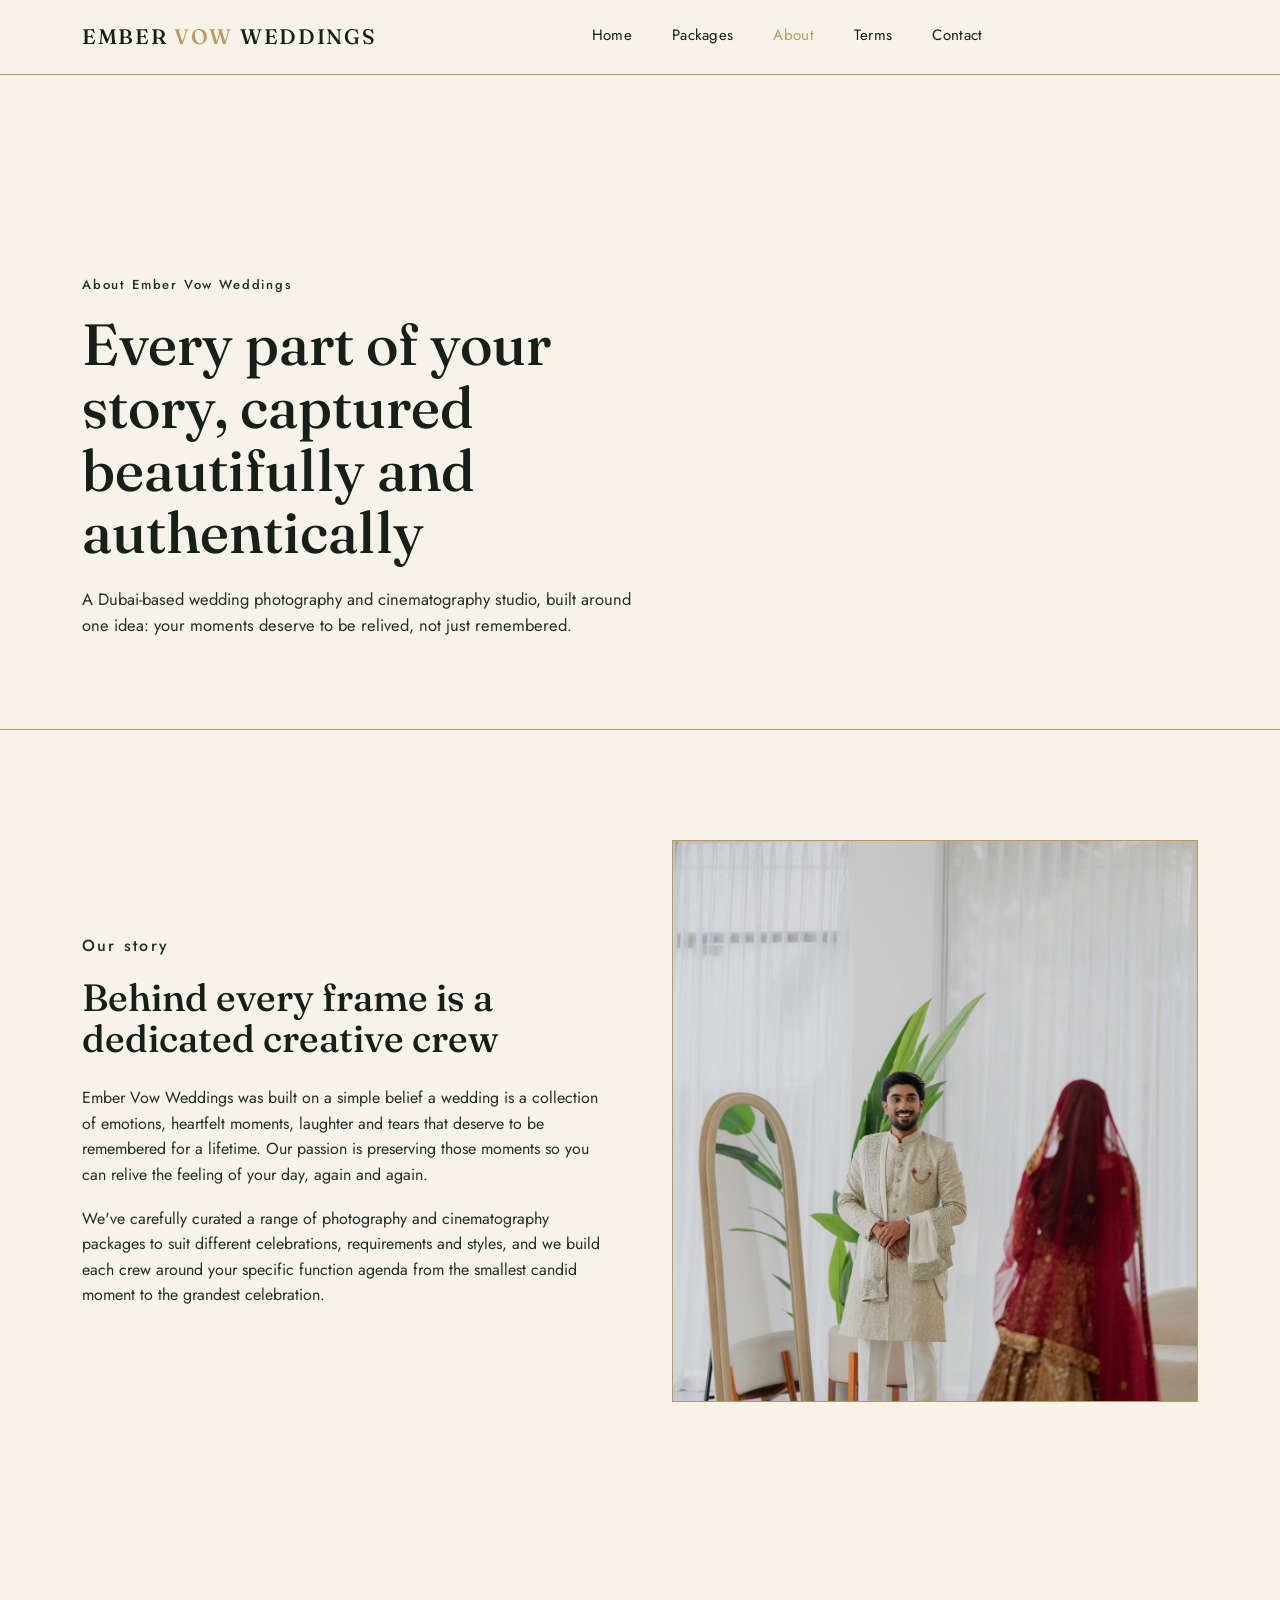
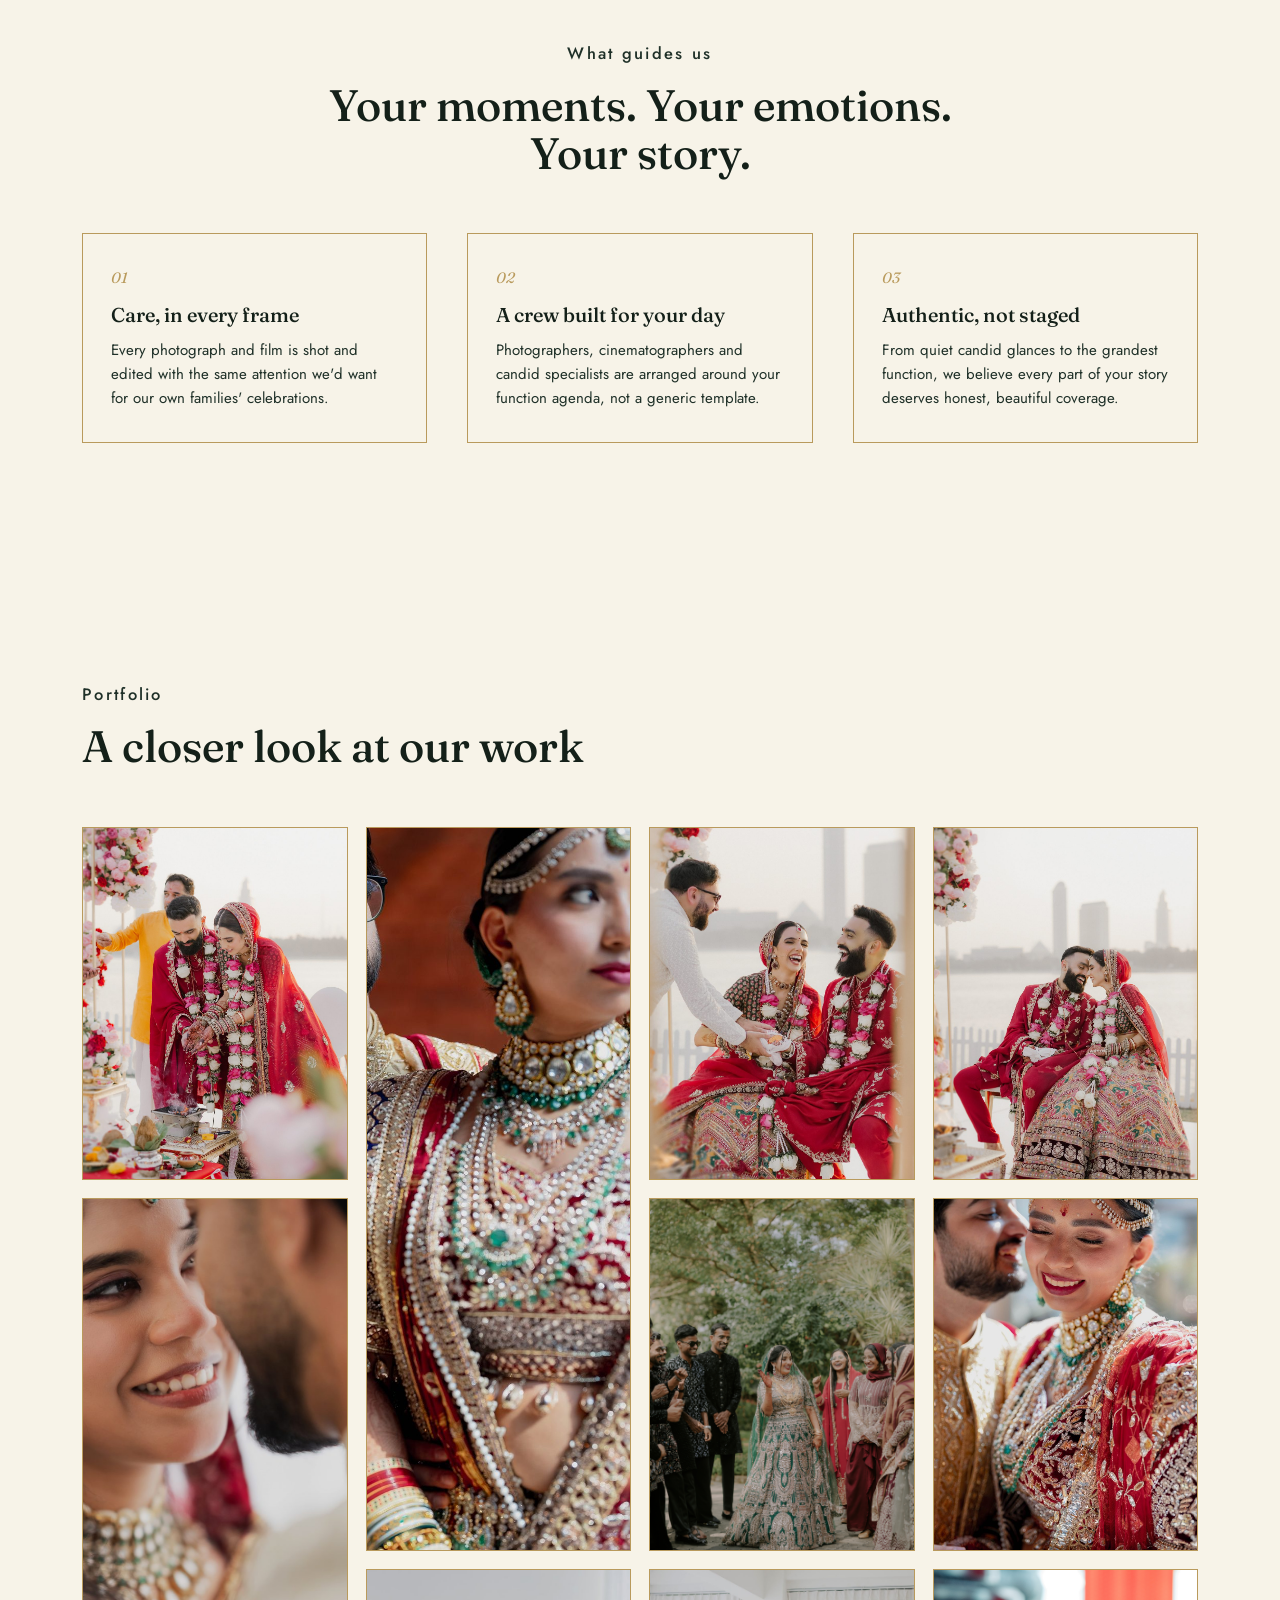
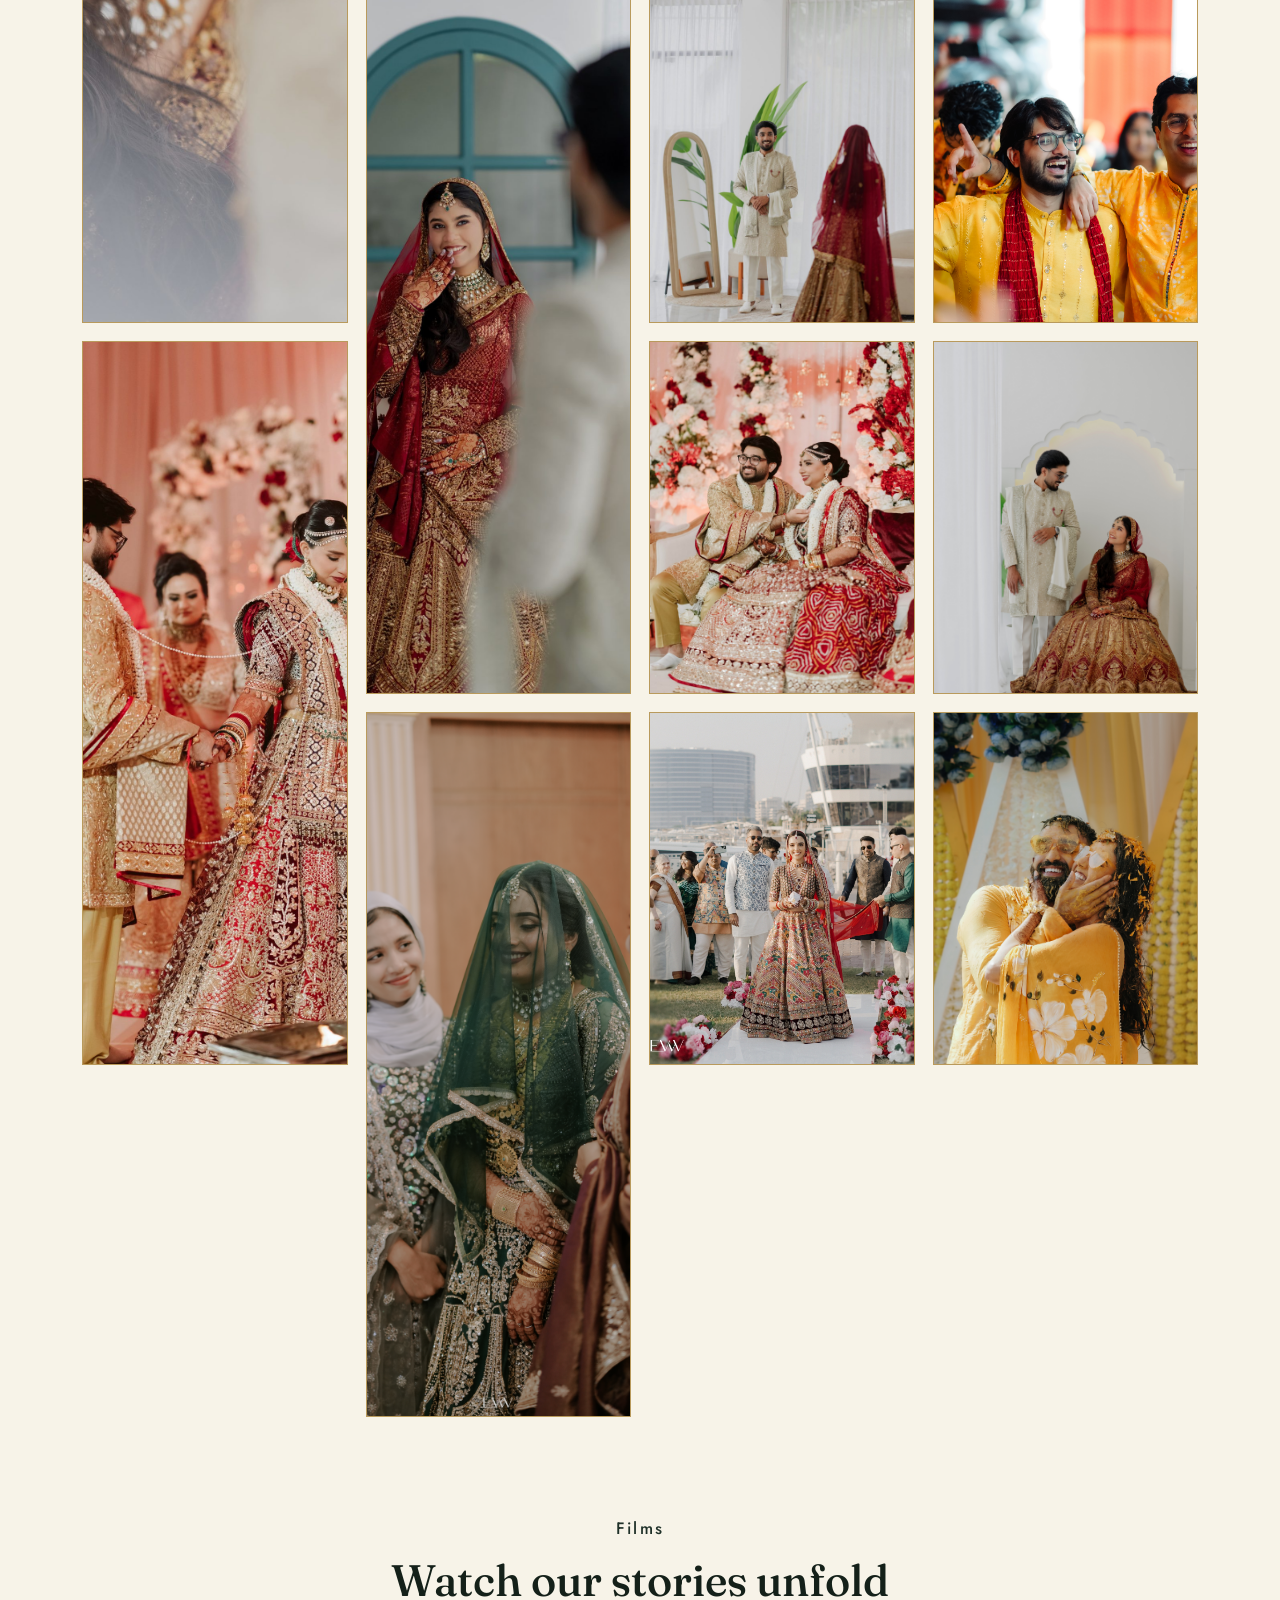
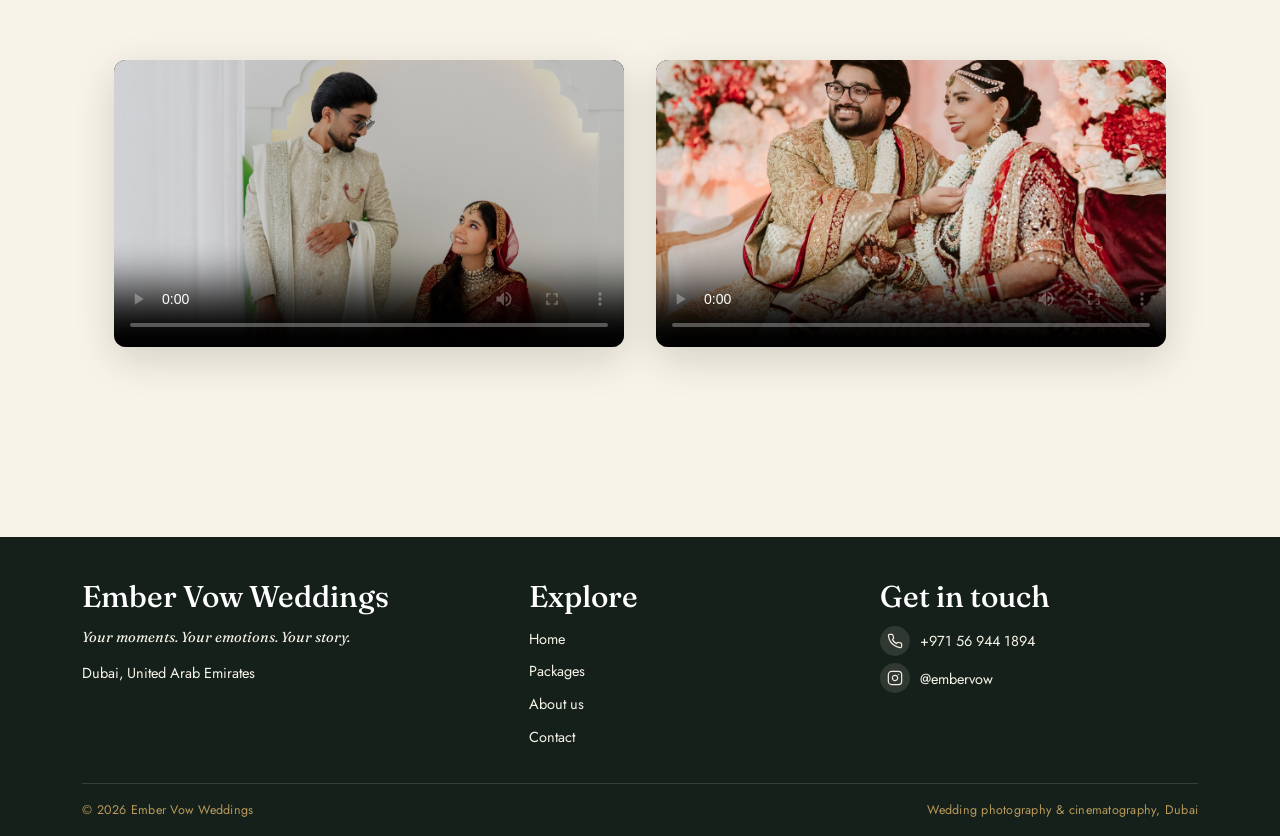
==== commit 38191d35: "Update website" ====
--- a/about.html
+++ b/about.html
@@ -183,7 +183,7 @@
           /></a>
           <a href="packages.html" class="tall"
             ><img
-              src="assets/images/image9.JPG"
+              src="assets/images/image7.jpg"
               alt="Bride laughing close to the groom, bridal jewellery detail"
           /></a>
           <a href="packages.html"
--- a/assets/style.css
+++ b/assets/style.css
@@ -569,7 +569,7 @@
 }
 .quote-block cite{ display:block; margin-top: 26px; font-style:normal; font-family:'Jost'; font-size:14px; letter-spacing:.06em; color:var(--olive); }
 
-/* ---------------- photographer + team ---------------- */
+/* ---------------- photographer + team (പഴയത് - ഇത് ഉപയോഗിക്കേണ്ടതില്ല) ---------------- */
 .photographer-section{ background:var(--dark-green); color:var(--ivory); }
 .photographer-grid{ display:grid; grid-template-columns:1fr 1fr; gap:24px; align-items:stretch; }
 .photographer-image{ min-height:480px; overflow:hidden; border:1px solid rgba(185,154,92,.35); border-radius:20px; }
@@ -651,6 +651,93 @@
 .cta-banner .actions{ display:flex; justify-content:center; gap:18px; flex-wrap:wrap; }
 
 /* ============================================================
+   FOUNDER SECTION (പുതിയ ഡിസൈൻ - ഇമേജിൽ കാണുന്നതുപോലെ)
+   ============================================================ */
+
+.founder-section {
+  padding: 110px 0;
+  background: var(--cream);
+  border-top: 1px solid var(--olive-line);
+}
+
+.founder-grid {
+  display: grid;
+  grid-template-columns: 0.8fr 1.2fr; /* ഇമേജിനേക്കാൾ കൂടുതൽ സ്ഥലം ടെക്സ്റ്റിന് നൽകുന്നു */
+  gap: 70px;
+  align-items: center;
+}
+
+/* --- ഇടതുവശം: പ്രൊഫൈൽ --- */
+.founder-profile {
+  text-align: center;
+}
+
+.founder-image-wrap {
+  width: 300px;
+  height: 300px;
+  margin: 0 auto 30px;
+  border-radius: 50%;
+  overflow: hidden;
+  border: 1px solid var(--olive-line);
+  box-shadow: 0 10px 30px rgba(20, 32, 25, 0.08);
+}
+
+.founder-image-wrap img {
+  width: 100%;
+  height: 100%;
+  object-fit: cover;
+  transition: transform 0.7s ease;
+}
+
+.founder-image-wrap:hover img {
+  transform: scale(1.05);
+}
+
+.founder-name {
+  font-family: 'Fraunces', serif;
+  font-size: 26px;
+  font-weight: 500;
+  letter-spacing: 0.08em;
+  color: var(--ink);
+  margin: 0 0 10px 0;
+  text-transform: uppercase;
+}
+
+.founder-role {
+  font-family: 'Jost', sans-serif;
+  font-size: 13px;
+  letter-spacing: 0.15em;
+  color: var(--olive);
+  font-weight: 500;
+  text-transform: uppercase;
+  margin: 0;
+}
+
+/* --- വലതുവശം: ടെക്സ്റ്റ് --- */
+.founder-copy {
+  display: flex;
+  flex-direction: column;
+  gap: 20px;
+}
+
+.founder-quote {
+  font-family: 'Fraunces', serif;
+  font-style: italic;
+  font-size: 20px;
+  color: var(--forest);
+  line-height: 1.4;
+  margin-bottom: 10px;
+  padding-left: 16px;
+  border-left: 2px solid var(--gold);
+}
+
+.founder-copy p:not(.founder-quote) {
+  font-size: 16.5px;
+  color: var(--forest);
+  line-height: 1.7;
+}
+
+/* ============================================================
    RESPONSIVE FIXES (Mobile & Tablet)
    ============================================================ */
 
@@ -688,6 +775,29 @@
     object-fit: contain !important;
   }
   body:not(.non-responsive) .footer-grid{ grid-template-columns: 1fr; gap: 24px; }
+
+  /* FOUNDER SECTION TABLET FIX */
+  body:not(.non-responsive) .founder-grid {
+    grid-template-columns: 1fr;
+    gap: 50px;
+  }
+  body:not(.non-responsive) .founder-image-wrap {
+    width: 240px;
+    height: 240px;
+  }
+  body:not(.non-responsive) .founder-name {
+    font-size: 24px;
+  }
+  body:not(.non-responsive) .founder-copy {
+    text-align: center;
+  }
+  body:not(.non-responsive) .founder-quote {
+    border-left: none;
+    border-top: 1px solid var(--olive-line);
+    border-bottom: 1px solid var(--olive-line);
+    padding: 18px 0;
+    margin-bottom: 5px;
+  }
 }
 
 /* -------- Mobile (max-width: 760px) -------- */
@@ -794,6 +904,22 @@
   }
   body:not(.non-responsive) .site-header.nav-open .main-nav{ transform: translateY(0); display:flex; }
   body:not(.non-responsive) .site-header .main-nav a{ font-size: 22px; color: var(--ink) !important; }
+
+  /* FOUNDER SECTION MOBILE FIX */
+  body:not(.non-responsive) .founder-section {
+    padding: 64px 0;
+  }
+  body:not(.non-responsive) .founder-image-wrap {
+    width: 200px;
+    height: 200px;
+    margin-bottom: 22px;
+  }
+  body:not(.non-responsive) .founder-name {
+    font-size: 22px;
+  }
+  body:not(.non-responsive) .founder-copy p:not(.founder-quote) {
+    font-size: 15.5px;
+  }
 }
 
 @media (prefers-reduced-motion: reduce){
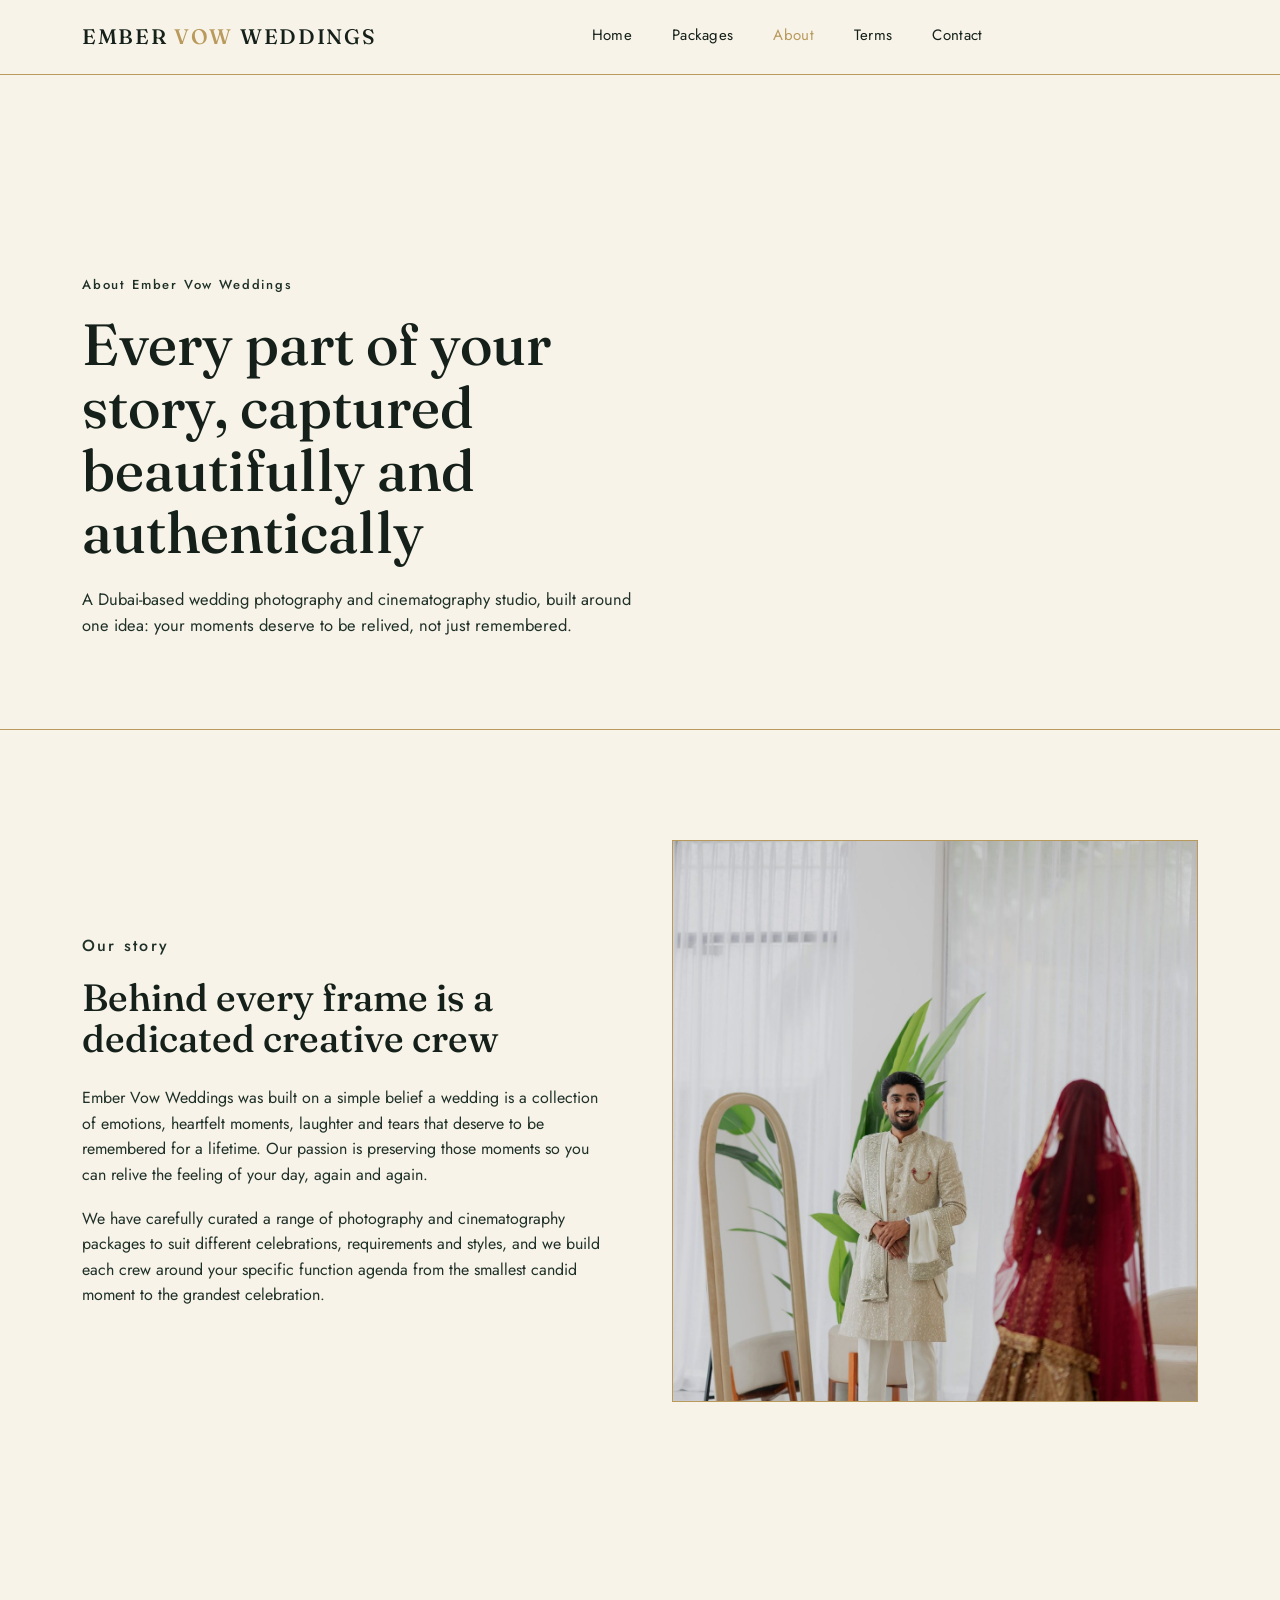
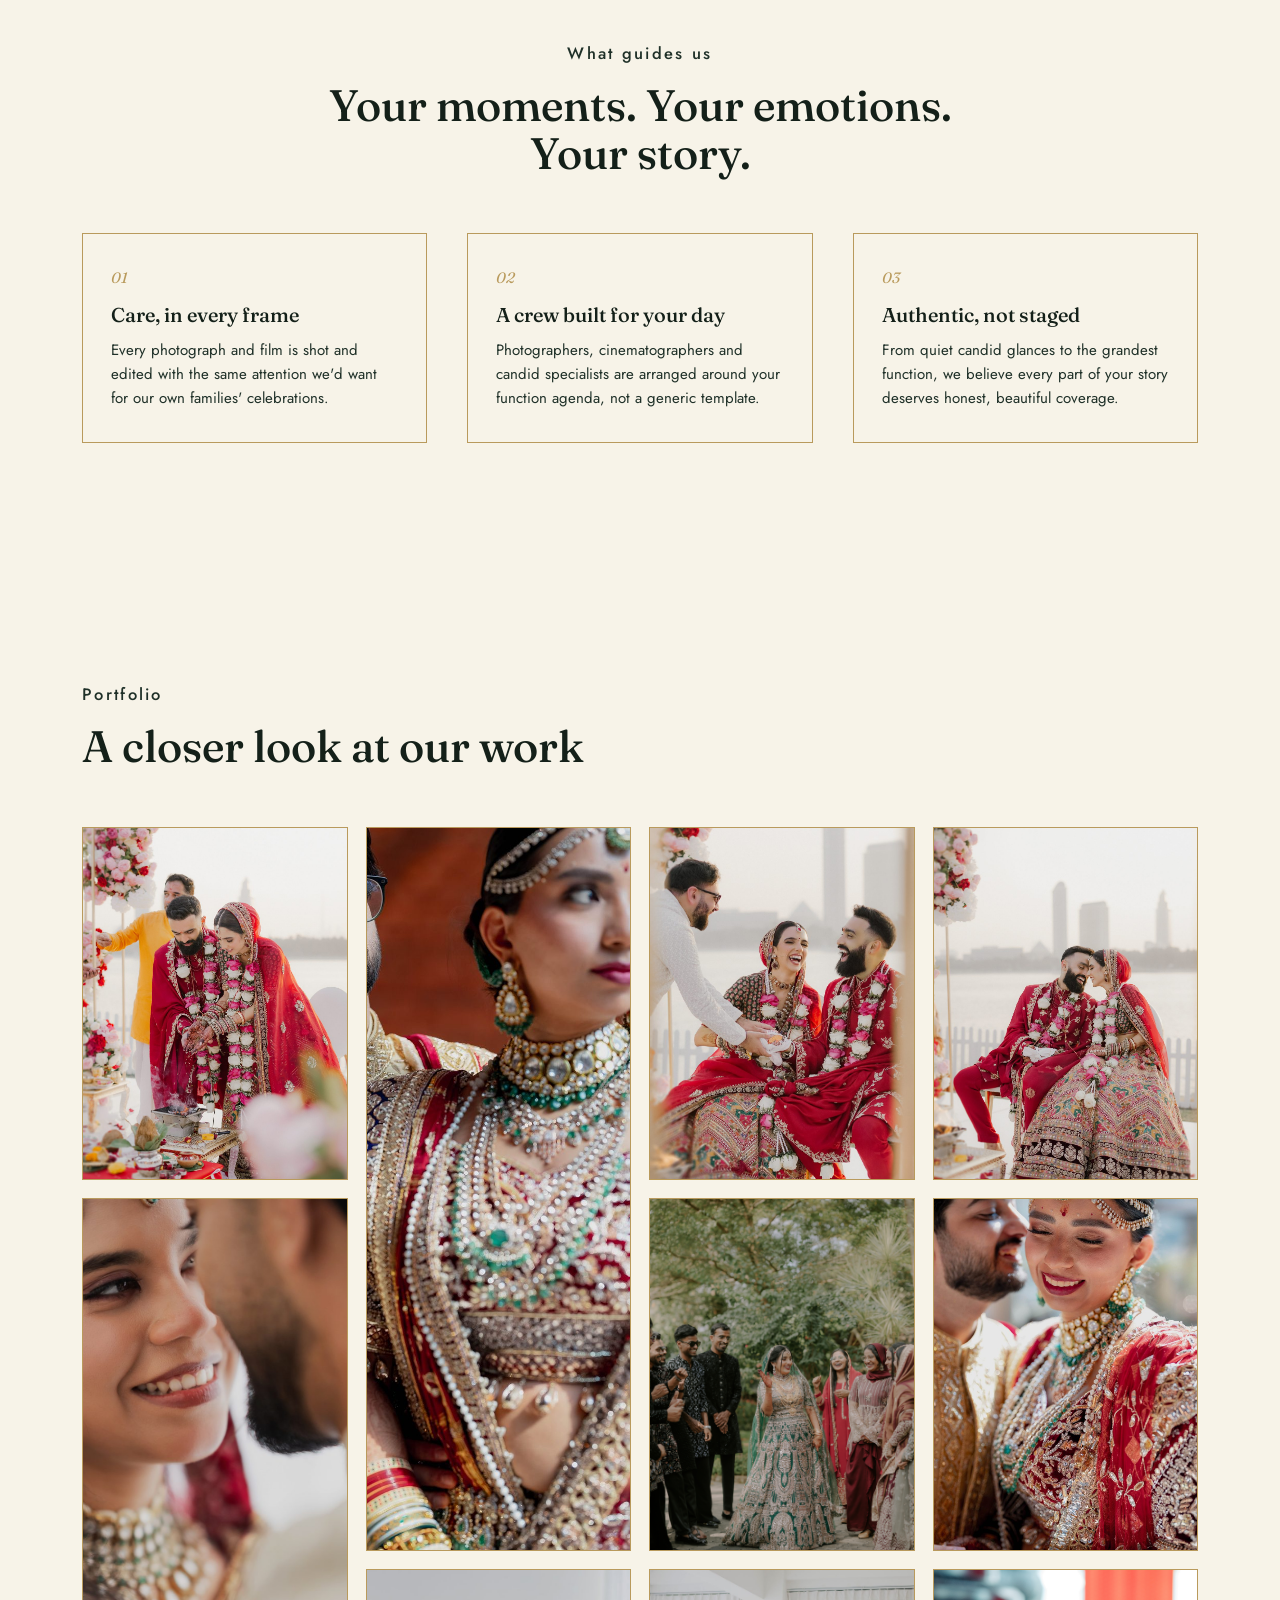
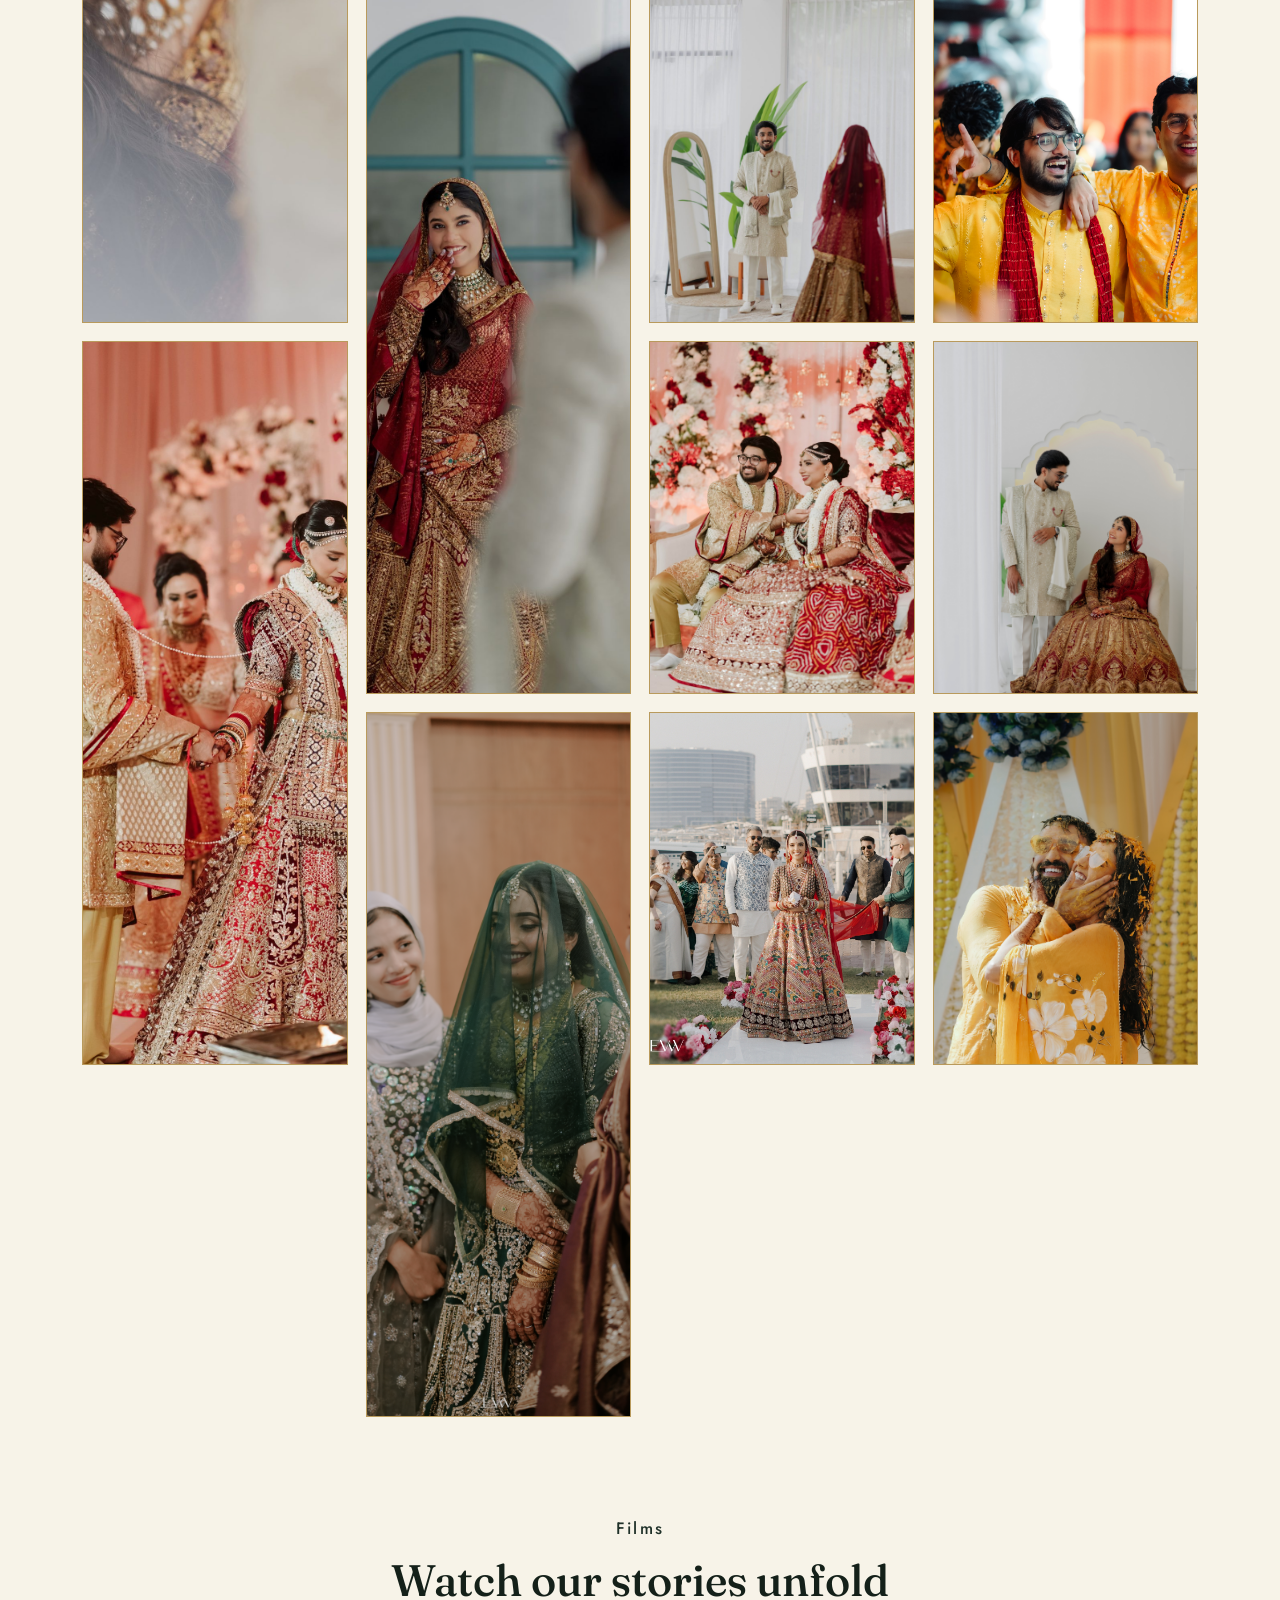
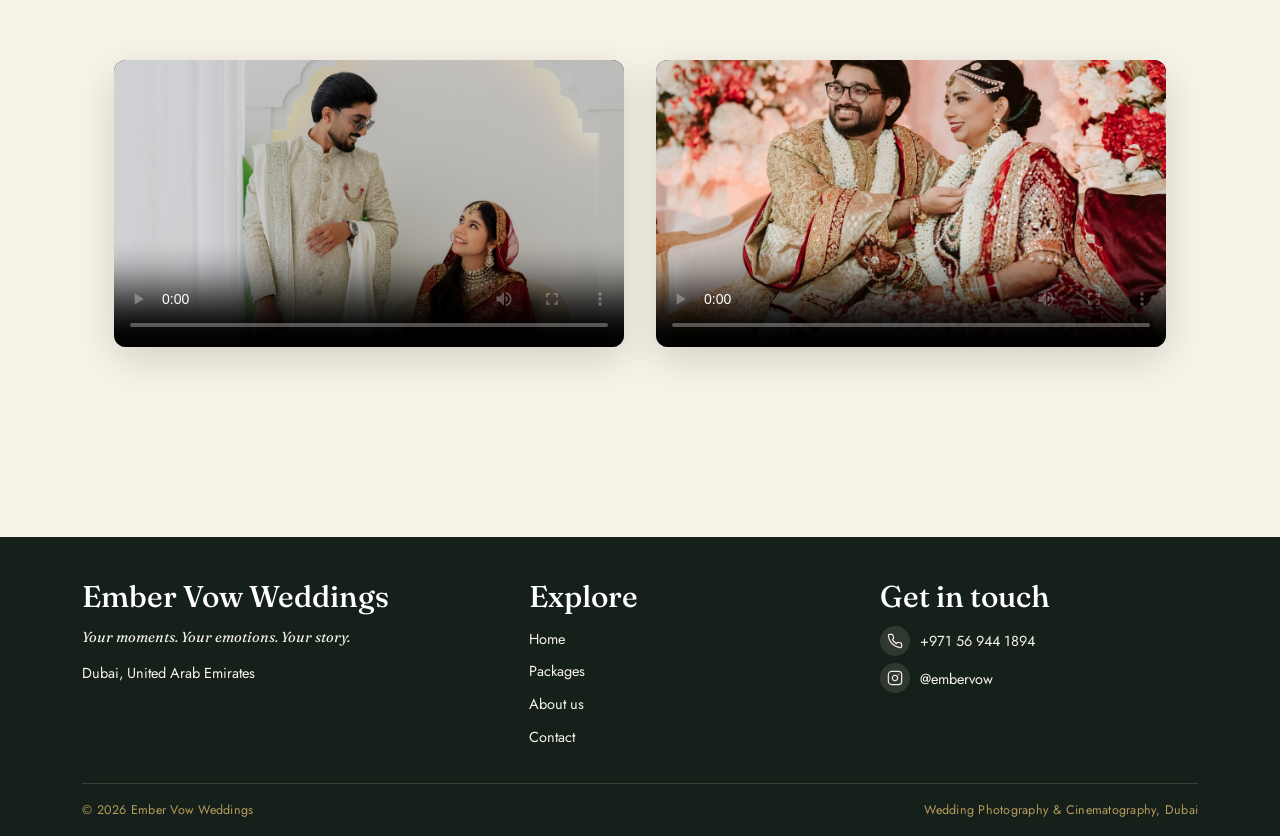
==== commit f4581777: "Update website1" ====
--- a/about.html
+++ b/about.html
@@ -73,7 +73,7 @@
             again.
           </p>
           <p>
-            We've carefully curated a range of photography and cinematography
+            We have carefully curated a range of photography and cinematography
             packages to suit different celebrations, requirements and styles,
             and we build each crew around your specific function agenda  from
             the smallest candid moment to the grandest celebration.
@@ -312,7 +312,7 @@
     </div>
     <div class="footer-bottom">
       <span>&copy; <span id="year"></span> Ember Vow Weddings</span>
-      <span>Wedding photography &amp; cinematography, Dubai</span>
+      <span>Wedding Photography &amp; Cinematography, Dubai</span>
     </div>
   </div>
 </footer>
--- a/assets/style.css
+++ b/assets/style.css
@@ -450,8 +450,24 @@
 .review-card:hover{ transform:translateY(-7px); border-color:var(--gold); box-shadow:0 16px 30px rgba(20,32,25,.12); }
 .featured-review{ background:var(--dark-green); border-color:var(--dark-green); color:var(--ivory); }
 .review-topline{ display:flex; justify-content:space-between; align-items:center; margin-bottom:28px; }
-.review-stars{ color:var(--ember); font-size:13px; letter-spacing:.08em; }
-.featured-review .review-stars{ color:var(--gold); }
+.review-stars{ display:inline-flex; align-items:center; gap:3px; font-size:18px; line-height:1; letter-spacing:0; }
+.review-stars .star{ display:inline-block; color:rgba(31,48,40,.18); }
+.review-stars .star.full{ color:var(--ember); }
+.featured-review .review-stars .star.full{ color:var(--gold); }
+.review-stars .star.empty{ color:rgba(247,243,232,.26); }
+.review-stars .star.half{
+  position:relative;
+  color:rgba(31,48,40,.18);
+  background:linear-gradient(90deg, var(--ember) 50%, rgba(31,48,40,.18) 50%);
+  -webkit-background-clip:text;
+  background-clip:text;
+  color:transparent;
+}
+.featured-review .review-stars .star.half{
+  background:linear-gradient(90deg, var(--gold) 50%, rgba(247,243,232,.26) 50%);
+  -webkit-background-clip:text;
+  background-clip:text;
+}
 .review-mark{ color:var(--olive-line); font-family:'Fraunces',serif; font-style:italic; font-size:15px; }
 .review-card blockquote{ margin:0; font-family:'Fraunces',serif; font-size:20px; line-height:1.35; color:var(--ink); }
 .featured-review blockquote{ color:#fff; }
@@ -662,12 +678,11 @@
 
 .founder-grid {
   display: grid;
-  grid-template-columns: 0.8fr 1.2fr; /* ഇമേജിനേക്കാൾ കൂടുതൽ സ്ഥലം ടെക്സ്റ്റിന് നൽകുന്നു */
+  grid-template-columns: 0.8fr 1.2fr; 
   gap: 70px;
   align-items: center;
 }
 
-/* --- ഇടതുവശം: പ്രൊഫൈൽ --- */
 .founder-profile {
   text-align: center;
 }
